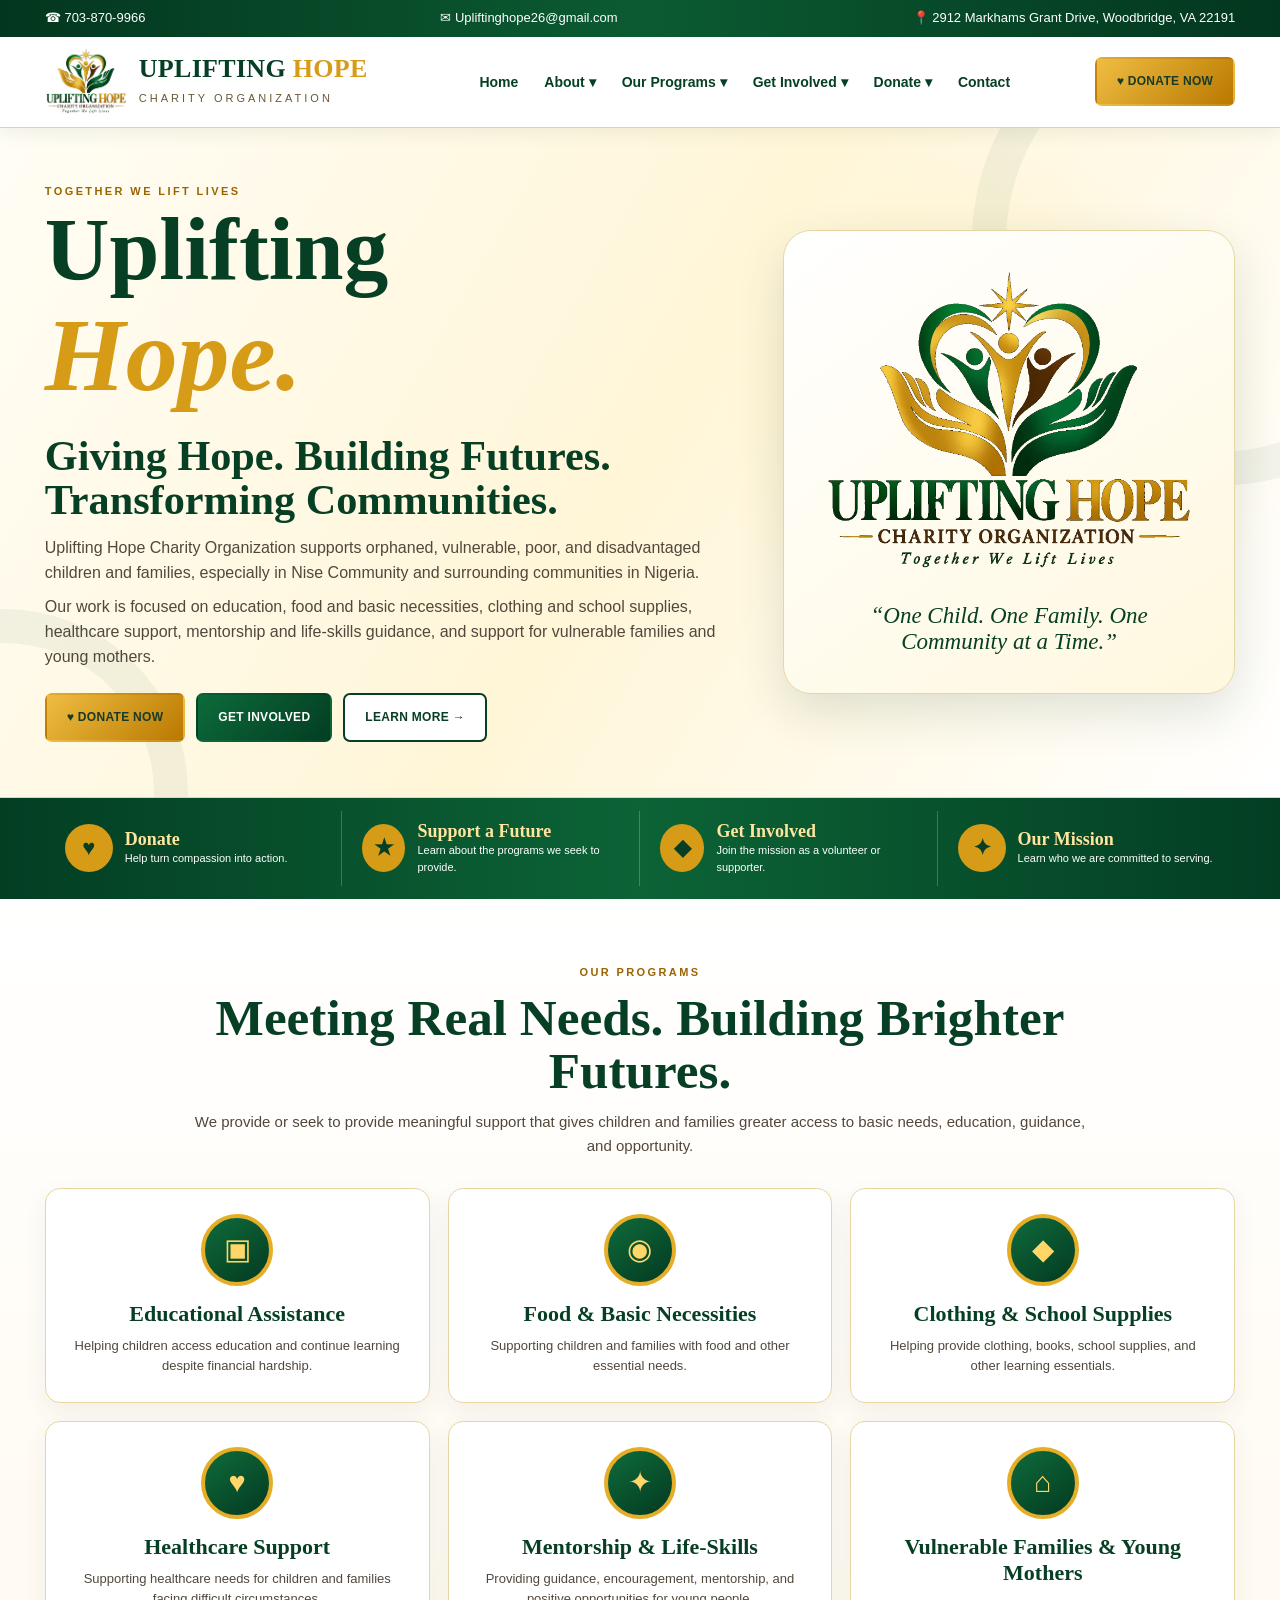
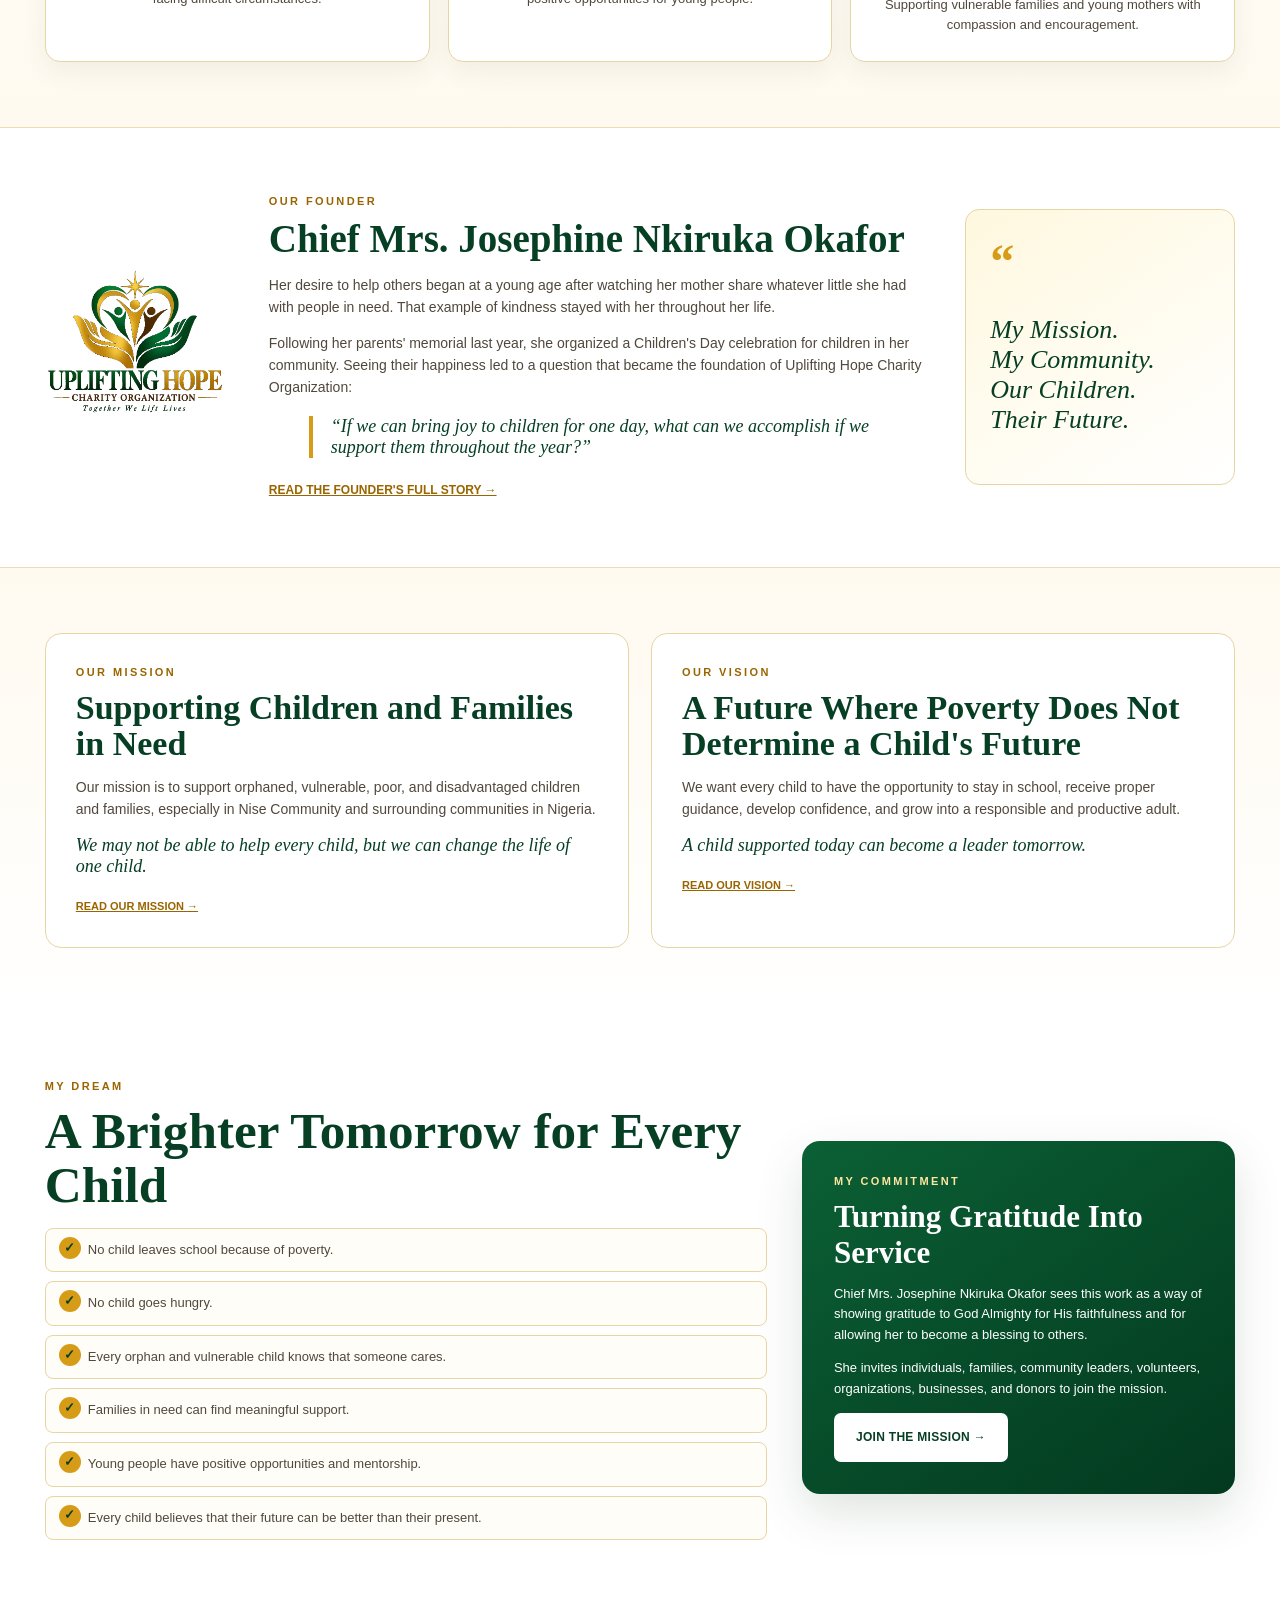
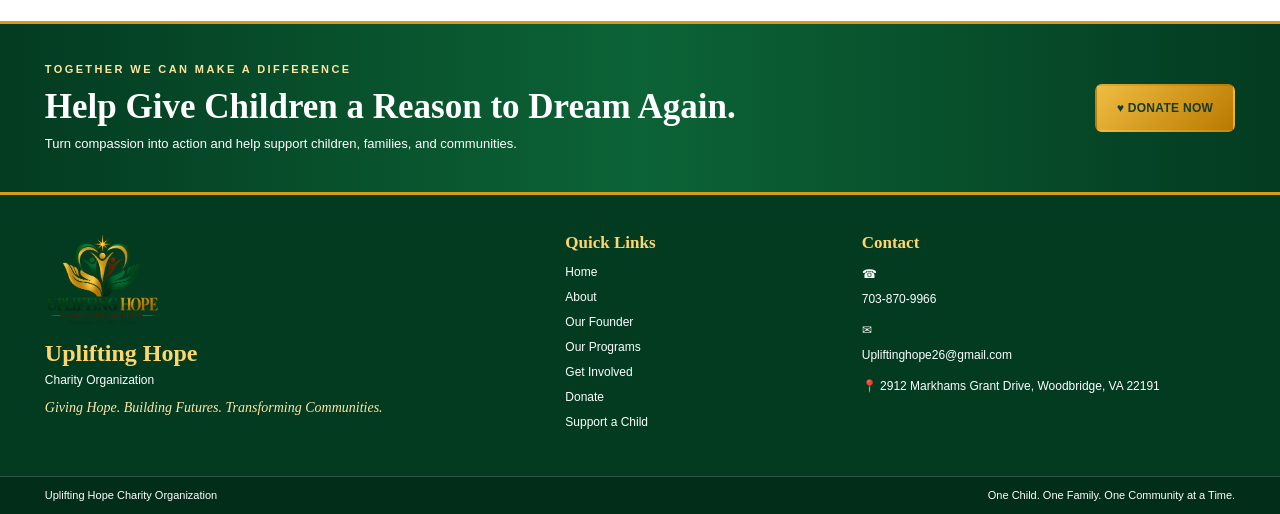
==== index.html @ 0ca6a9d7 "Add files via upload" ====
<!doctype html>
<html lang="en">
<head>
<meta charset="utf-8">
<meta name="viewport" content="width=device-width, initial-scale=1">
<title>Uplifting Hope Charity Organization | Home</title>
<meta name="description" content="Uplifting Hope Charity Organization supports orphaned, vulnerable, poor, and disadvantaged children and families.">
<link rel="stylesheet" href="styles.css">
</head>
<body>

<header class="site-header">
  <div class="topbar">
    <div class="wrap topbar-inner">
      <a href="tel:+17038709966">☎ 703-870-9966</a>
      <a href="mailto:Upliftinghope26@gmail.com">✉ Upliftinghope26@gmail.com</a>
      <span>📍 2912 Markhams Grant Drive, Woodbridge, VA 22191</span>
    </div>
  </div>

  <div class="wrap navrow">
    <a class="brand" href="index.html">
      <img src="assets/uplifting-hope-logo.png" alt="Uplifting Hope Charity Organization logo">
      <div>
        <strong>UPLIFTING <span>HOPE</span></strong>
        <small>CHARITY ORGANIZATION</small>
      </div>
    </a>

    <button class="menu-toggle" aria-label="Open menu">☰</button>

    <nav class="nav" id="mainNav">
      <a href="index.html">Home</a>

      <div class="dropdown">
        <button type="button">About ▾</button>
        <div class="dropdown-menu">
          <a href="about.html#how-it-started">How It Started</a>
          <a href="about.html#our-story">Our Story</a>
          <a href="about.html#mission">Our Mission</a>
          <a href="about.html#vision">Our Vision</a>
          <a href="founder.html">Our Founder</a>
          <a href="about.html#dream">My Dream</a>
          <a href="about.html#commitment">My Commitment</a>
        </div>
      </div>

      <div class="dropdown">
        <button type="button">Our Programs ▾</button>
        <div class="dropdown-menu program-menu">
          <a href="programs.html#education">Educational Assistance</a>
          <a href="programs.html#food">Food & Basic Necessities</a>
          <a href="programs.html#clothing">Clothing & School Supplies</a>
          <a href="programs.html#healthcare">Healthcare Support</a>
          <a href="programs.html#mentorship">Mentorship & Life-Skills</a>
          <a href="programs.html#families">Vulnerable Families & Young Mothers</a>
        </div>
      </div>

      <div class="dropdown">
        <button type="button">Get Involved ▾</button>
        <div class="dropdown-menu">
          <a href="get-involved.html#volunteers">Volunteer</a>
          <a href="get-involved.html#families">Families</a>
          <a href="get-involved.html#leaders">Community Leaders</a>
          <a href="get-involved.html#organizations">Organizations & Businesses</a>
          <a href="donate.html">Donate</a>
        </div>
      </div>

      <div class="dropdown">
        <button type="button">Donate ▾</button>
        <div class="dropdown-menu">
          <a href="donate.html">Make a Donation</a>
          <a href="support-a-child.html">Support a Child</a>
        </div>
      </div>

      <a href="contact.html">Contact</a>
    </nav>

    <a class="btn gold header-donate" href="donate.html">♥ DONATE NOW</a>
  </div>
</header>

<main>
<section class="hero">
  <div class="hero-decor hero-decor-left"></div>
  <div class="hero-decor hero-decor-right"></div>
  <div class="wrap hero-grid">
    <div class="hero-copy">
      <span class="eyebrow">TOGETHER WE LIFT LIVES</span>
      <h1>Uplifting <em>Hope.</em></h1>
      <h2>Giving Hope. Building Futures. Transforming Communities.</h2>
      <p>Uplifting Hope Charity Organization supports orphaned, vulnerable, poor, and disadvantaged children and families, especially in Nise Community and surrounding communities in Nigeria.</p>
      <p>Our work is focused on education, food and basic necessities, clothing and school supplies, healthcare support, mentorship and life-skills guidance, and support for vulnerable families and young mothers.</p>
      <div class="hero-actions">
        <a class="btn gold" href="donate.html">♥ DONATE NOW</a>
        <a class="btn green" href="get-involved.html">GET INVOLVED</a>
        <a class="btn outline" href="about.html">LEARN MORE →</a>
      </div>
    </div>

    <div class="hero-logo-card">
      <img src="assets/uplifting-hope-logo.png" alt="Uplifting Hope Charity Organization logo">
      <blockquote>“One Child. One Family. One Community at a Time.”</blockquote>
    </div>
  </div>
</section>

<section class="impact-strip">
  <div class="wrap impact-grid">
    <a href="donate.html"><b>♥</b><span><strong>Donate</strong><small>Help turn compassion into action.</small></span></a>
    <a href="programs.html"><b>★</b><span><strong>Support a Future</strong><small>Learn about the programs we seek to provide.</small></span></a>
    <a href="get-involved.html"><b>◆</b><span><strong>Get Involved</strong><small>Join the mission as a volunteer or supporter.</small></span></a>
    <a href="about.html#mission"><b>✦</b><span><strong>Our Mission</strong><small>Learn who we are committed to serving.</small></span></a>
  </div>
</section>

<section class="section programs-preview">
  <div class="wrap">
    <div class="section-heading centered">
      <span class="eyebrow">OUR PROGRAMS</span>
      <h2>Meeting Real Needs. Building Brighter Futures.</h2>
      <p>We provide or seek to provide meaningful support that gives children and families greater access to basic needs, education, guidance, and opportunity.</p>
    </div>

    <div class="program-grid">
      <a class="program-card" href="programs.html#education">
        <div class="icon-circle">▣</div>
        <h3>Educational Assistance</h3>
        <p>Helping children access education and continue learning despite financial hardship.</p>
      </a>
      <a class="program-card" href="programs.html#food">
        <div class="icon-circle">◉</div>
        <h3>Food & Basic Necessities</h3>
        <p>Supporting children and families with food and other essential needs.</p>
      </a>
      <a class="program-card" href="programs.html#clothing">
        <div class="icon-circle">◆</div>
        <h3>Clothing & School Supplies</h3>
        <p>Helping provide clothing, books, school supplies, and other learning essentials.</p>
      </a>
      <a class="program-card" href="programs.html#healthcare">
        <div class="icon-circle">♥</div>
        <h3>Healthcare Support</h3>
        <p>Supporting healthcare needs for children and families facing difficult circumstances.</p>
      </a>
      <a class="program-card" href="programs.html#mentorship">
        <div class="icon-circle">✦</div>
        <h3>Mentorship & Life-Skills</h3>
        <p>Providing guidance, encouragement, mentorship, and positive opportunities for young people.</p>
      </a>
      <a class="program-card" href="programs.html#families">
        <div class="icon-circle">⌂</div>
        <h3>Vulnerable Families & Young Mothers</h3>
        <p>Supporting vulnerable families and young mothers with compassion and encouragement.</p>
      </a>
    </div>
  </div>
</section>

<section class="founder-home section">
  <div class="wrap founder-home-grid">
    <div class="founder-symbol">
      <img src="assets/uplifting-hope-logo.png" alt="Uplifting Hope logo">
    </div>
    <div>
      <span class="eyebrow">OUR FOUNDER</span>
      <h2>Chief Mrs. Josephine Nkiruka Okafor</h2>
      <p>Her desire to help others began at a young age after watching her mother share whatever little she had with people in need. That example of kindness stayed with her throughout her life.</p>
      <p>Following her parents' memorial last year, she organized a Children's Day celebration for children in her community. Seeing their happiness led to a question that became the foundation of Uplifting Hope Charity Organization:</p>
      <blockquote>“If we can bring joy to children for one day, what can we accomplish if we support them throughout the year?”</blockquote>
      <a class="text-link" href="founder.html">READ THE FOUNDER'S FULL STORY →</a>
    </div>
    <aside class="founder-quote">
      <span class="quote-mark">“</span>
      <p>My Mission.<br>My Community.<br>Our Children.<br>Their Future.</p>
    </aside>
  </div>
</section>

<section class="mission-vision section">
  <div class="wrap mv-grid">
    <article>
      <span class="eyebrow">OUR MISSION</span>
      <h2>Supporting Children and Families in Need</h2>
      <p>Our mission is to support orphaned, vulnerable, poor, and disadvantaged children and families, especially in Nise Community and surrounding communities in Nigeria.</p>
      <strong>We may not be able to help every child, but we can change the life of one child.</strong>
      <a href="about.html#mission">READ OUR MISSION →</a>
    </article>

    <article>
      <span class="eyebrow">OUR VISION</span>
      <h2>A Future Where Poverty Does Not Determine a Child's Future</h2>
      <p>We want every child to have the opportunity to stay in school, receive proper guidance, develop confidence, and grow into a responsible and productive adult.</p>
      <strong>A child supported today can become a leader tomorrow.</strong>
      <a href="about.html#vision">READ OUR VISION →</a>
    </article>
  </div>
</section>

<section class="dream section">
  <div class="wrap dream-grid">
    <div>
      <span class="eyebrow">MY DREAM</span>
      <h2>A Brighter Tomorrow for Every Child</h2>
      <ul class="gold-checks">
        <li>No child leaves school because of poverty.</li>
        <li>No child goes hungry.</li>
        <li>Every orphan and vulnerable child knows that someone cares.</li>
        <li>Families in need can find meaningful support.</li>
        <li>Young people have positive opportunities and mentorship.</li>
        <li>Every child believes that their future can be better than their present.</li>
      </ul>
    </div>

    <div class="commitment-card">
      <span class="eyebrow light">MY COMMITMENT</span>
      <h3>Turning Gratitude Into Service</h3>
      <p>Chief Mrs. Josephine Nkiruka Okafor sees this work as a way of showing gratitude to God Almighty for His faithfulness and for allowing her to become a blessing to others.</p>
      <p>She invites individuals, families, community leaders, volunteers, organizations, businesses, and donors to join the mission.</p>
      <a class="btn white" href="get-involved.html">JOIN THE MISSION →</a>
    </div>
  </div>
</section>

<section class="final-cta">
  <div class="wrap final-cta-inner">
    <div>
      <span class="eyebrow light">TOGETHER WE CAN MAKE A DIFFERENCE</span>
      <h2>Help Give Children a Reason to Dream Again.</h2>
      <p>Turn compassion into action and help support children, families, and communities.</p>
    </div>
    <a class="btn gold" href="donate.html">♥ DONATE NOW</a>
  </div>
</section>
</main>

<footer class="footer">
  <div class="wrap footer-grid">
    <div class="footer-brand">
      <img src="assets/uplifting-hope-logo.png" alt="Uplifting Hope logo">
      <h3>Uplifting Hope</h3>
      <p>Charity Organization</p>
      <strong>Giving Hope. Building Futures. Transforming Communities.</strong>
    </div>

    <div>
      <h4>Quick Links</h4>
      <a href="index.html">Home</a>
      <a href="about.html">About</a>
      <a href="founder.html">Our Founder</a>
      <a href="programs.html">Our Programs</a>
      <a href="get-involved.html">Get Involved</a>
      <a href="donate.html">Donate</a>
      <a href="support-a-child.html">Support a Child</a>
    </div>

    <div>
      <h4>Contact</h4>
      <p>☎ <a href="tel:+17038709966">703-870-9966</a></p>
      <p>✉ <a href="mailto:Upliftinghope26@gmail.com">Upliftinghope26@gmail.com</a></p>
      <p>📍 2912 Markhams Grant Drive, Woodbridge, VA 22191</p>
    </div>
  </div>

  <div class="footer-bottom">
    <div class="wrap">
      <span>Uplifting Hope Charity Organization</span>
      <span>One Child. One Family. One Community at a Time.</span>
    </div>
  </div>
</footer>
<script src="script.js"></script></body></html>
---- styles.css ----
:root{
  --green:#063f24;
  --green2:#0b5b32;
  --green3:#0e6a39;
  --gold:#d69b17;
  --gold2:#f0bd3f;
  --gold-dark:#9a6500;
  --cream:#fffaf0;
  --cream2:#fffdf7;
  --brown:#4a3216;
  --text:#51483c;
  --white:#fff;
  --line:#e8d5a4;
  --shadow:0 18px 48px rgba(27,65,35,.14);
}
*{box-sizing:border-box}
html{scroll-behavior:smooth}
body{margin:0;background:#fff;color:var(--text);font-family:Arial,Helvetica,sans-serif;line-height:1.58}
a{color:inherit}
.wrap{width:min(1320px,93%);margin:auto}
.narrow{width:min(980px,93%)}
.topbar{background:linear-gradient(90deg,#03361e,#0b5b32,#03361e);color:#fff;font-size:13px}
.topbar-inner{display:flex;align-items:center;justify-content:space-between;gap:20px;padding:8px 0;flex-wrap:wrap}
.topbar a{color:#fff;text-decoration:none}
.site-header{position:sticky;top:0;z-index:100;background:rgba(255,255,255,.98);border-bottom:1px solid #e5d2a0;box-shadow:0 4px 18px rgba(32,70,40,.08)}
.navrow{display:grid;grid-template-columns:350px 1fr auto;gap:25px;align-items:center;min-height:90px}
.brand{display:flex;align-items:center;gap:12px;text-decoration:none}
.brand img{width:82px;height:72px;object-fit:contain}
.brand strong{display:block;font:700 26px Georgia,serif;color:var(--green);letter-spacing:.3px}
.brand strong span{color:var(--gold)}
.brand small{font-size:11px;letter-spacing:3px;color:#695736}
.nav{display:flex;justify-content:center;align-items:center;gap:18px}
.nav>a,.dropdown>button{border:0;background:none;padding:12px 4px;font:700 14px Arial;color:var(--green);cursor:pointer;text-decoration:none;white-space:nowrap}
.nav>a:hover,.dropdown>button:hover{color:var(--gold-dark)}
.dropdown{position:relative}
.dropdown-menu{display:none;position:absolute;top:43px;left:0;min-width:250px;background:#fff;border:1px solid var(--line);border-radius:9px;padding:8px;box-shadow:var(--shadow);z-index:200}
.dropdown-menu a{display:block;padding:10px 12px;border-radius:6px;text-decoration:none;font-size:13px;font-weight:700;color:var(--green)}
.dropdown-menu a:hover{background:#fff5d8;color:var(--gold-dark)}
.dropdown:hover .dropdown-menu{display:block}
.program-menu{min-width:290px}
.menu-toggle{display:none}
.btn{display:inline-flex;align-items:center;justify-content:center;text-decoration:none;border-radius:7px;border:2px solid transparent;padding:13px 20px;font-size:12px;font-weight:900;letter-spacing:.3px;transition:.24s ease}
.btn:hover{transform:translateY(-2px);box-shadow:0 10px 25px rgba(76,60,10,.18)}
.gold{background:linear-gradient(135deg,#efbd42,#ba7900);color:#173b24}
.green{background:linear-gradient(135deg,#0c6b3a,#033d22);color:#fff}
.outline{background:#fff;border-color:var(--green);color:var(--green)}
.white{background:#fff;color:var(--green)}
.transparent{background:transparent;border-color:#fff;color:#fff}
.full{width:100%;margin-top:14px}

.hero{position:relative;overflow:hidden;background:
radial-gradient(circle at 78% 45%,rgba(245,207,98,.28),transparent 26%),
linear-gradient(120deg,#fffdf5 0%,#fff6d8 50%,#fff 100%);
border-bottom:1px solid var(--line)}
.hero:before,.hero:after{content:"";position:absolute;border:34px solid var(--green);border-radius:50%;opacity:.05}
.hero:before{width:420px;height:420px;right:-180px;top:-130px}
.hero:after{width:300px;height:300px;left:-180px;bottom:-180px}
.hero-grid{position:relative;z-index:2;display:grid;grid-template-columns:1.2fr .8fr;gap:60px;align-items:center;min-height:620px;padding:55px 0}
.eyebrow{display:block;color:var(--gold-dark);font-size:11px;font-weight:900;letter-spacing:2.4px;margin-bottom:9px}
.eyebrow.light{color:#ffe5a0}
.hero h1{font:700 clamp(56px,7vw,92px)/.9 Georgia,serif;color:var(--green);margin:0}
.hero h1 em{display:block;font:italic 700 1.16em Georgia,serif;color:var(--gold);margin-top:5px}
.hero h2{font:700 clamp(28px,3.3vw,43px)/1.05 Georgia,serif;color:var(--green);margin:20px 0 13px}
.hero-copy>p{font-size:16px;max-width:730px;margin:8px 0}
.hero-actions{display:flex;gap:11px;flex-wrap:wrap;margin-top:23px}
.hero-logo-card{position:relative;padding:38px;background:linear-gradient(145deg,#fff,#fff8df);border:1px solid var(--line);border-radius:28px;box-shadow:var(--shadow);text-align:center}
.hero-logo-card img{width:100%;max-width:480px}
.hero-logo-card blockquote{margin:15px 0 0;font:italic 23px Georgia,serif;color:var(--green)}

.impact-strip{background:linear-gradient(90deg,#033e23,#0c6336,#033e23);color:#fff;padding:13px 0}
.impact-grid{display:grid;grid-template-columns:repeat(4,1fr)}
.impact-grid a{display:flex;align-items:center;gap:12px;text-decoration:none;padding:10px 20px;border-right:1px solid rgba(255,255,255,.22)}
.impact-grid a:last-child{border-right:0}
.impact-grid b{width:48px;height:48px;border-radius:50%;display:grid;place-items:center;background:var(--gold);color:var(--green);font-size:22px}
.impact-grid strong,.impact-grid small{display:block}
.impact-grid strong{font:700 18px Georgia,serif;color:#ffe5a0}
.impact-grid small{font-size:11px}

.section{padding:65px 0}
.section-heading{max-width:900px;margin-bottom:30px}
.centered{text-align:center;margin-left:auto;margin-right:auto}
.section-heading h2,.section h2,.page-hero h1{font-family:Georgia,serif;color:var(--green)}
.section-heading h2,.section h2{font-size:clamp(34px,4vw,53px);line-height:1.05;margin:7px 0 12px}
.section-heading p{font-size:15px;margin:0}

.programs-preview{background:linear-gradient(180deg,#fff,#fffaf0)}
.program-grid{display:grid;grid-template-columns:repeat(3,1fr);gap:18px}
.program-card{display:block;text-align:center;text-decoration:none;background:#fff;border:1px solid var(--line);border-radius:15px;padding:25px;box-shadow:0 9px 24px rgba(54,73,38,.07);transition:.25s ease}
.program-card:hover{transform:translateY(-6px);box-shadow:var(--shadow)}
.icon-circle{width:72px;height:72px;border-radius:50%;margin:0 auto 15px;display:grid;place-items:center;background:linear-gradient(145deg,#0f6b3b,#033a21);border:4px solid #e6ad27;color:#ffd667;font-size:29px}
.program-card h3{font:700 22px Georgia,serif;color:var(--green);margin:0 0 9px}
.program-card p{font-size:13px;margin:0}

.founder-home{border-top:1px solid #ecdbb3;border-bottom:1px solid #ecdbb3;background:#fff}
.founder-home-grid{display:grid;grid-template-columns:190px 1fr 270px;gap:34px;align-items:center}
.founder-symbol img{width:180px}
.founder-home-grid h2{font-size:39px;margin:3px 0 11px}
.founder-home-grid p{font-size:14px}
.founder-home-grid blockquote{font:italic 18px Georgia,serif;color:var(--green);border-left:4px solid var(--gold);padding-left:18px}
.text-link{font-size:12px;font-weight:900;color:var(--gold-dark)}
.founder-quote{background:linear-gradient(145deg,#fff8df,#fff);border:1px solid var(--line);border-radius:14px;padding:24px}
.quote-mark{font:700 48px Georgia;color:var(--gold)}
.founder-quote p{font:italic 26px/1.15 Georgia,serif;color:var(--green)}

.mission-vision{background:linear-gradient(180deg,#fffaf0,#fff)}
.mv-grid{display:grid;grid-template-columns:1fr 1fr;gap:22px}
.mv-grid article{border:1px solid var(--line);border-radius:16px;padding:30px;background:#fff}
.mv-grid h2{font-size:34px;margin:5px 0 11px}
.mv-grid p{font-size:14px}
.mv-grid strong{display:block;margin:15px 0;color:var(--green);font:italic 18px Georgia,serif}
.mv-grid a{font-size:11px;font-weight:900;color:var(--gold-dark)}

.dream{background:#fff}
.dream-grid{display:grid;grid-template-columns:1.25fr .75fr;gap:35px;align-items:center}
.gold-checks{list-style:none;padding:0;display:grid;gap:9px}
.gold-checks li{padding:11px 13px 11px 42px;border:1px solid var(--line);border-radius:8px;position:relative;background:#fffdf8;font-size:13px}
.gold-checks li:before{content:"✓";position:absolute;left:13px;top:8px;width:22px;height:22px;border-radius:50%;display:grid;place-items:center;background:var(--gold);color:var(--green);font-weight:900}
.commitment-card{background:linear-gradient(145deg,#0b6035,#03391f);color:#fff;border-radius:18px;padding:32px;box-shadow:var(--shadow)}
.commitment-card h3{font:700 31px Georgia,serif;margin:5px 0 13px}
.commitment-card p{font-size:13px}

.final-cta{background:linear-gradient(90deg,#033b21,#0c6336,#033b21);color:#fff;padding:37px 0;border-top:3px solid var(--gold)}
.final-cta-inner{display:flex;align-items:center;justify-content:space-between;gap:30px}
.final-cta h2{font:700 35px Georgia;margin:3px 0 7px}
.final-cta p{margin:0;font-size:13px}

.page-hero{background:linear-gradient(135deg,#fff8df,#fff,#fffaf1);border-bottom:1px solid var(--line);padding:70px 0}
.page-hero h1{font-size:clamp(44px,5vw,68px);line-height:1;margin:7px 0 13px}
.page-hero p{font-size:17px;max-width:850px}

.story-layout{display:grid;grid-template-columns:235px 1fr;gap:45px;align-items:start}
.story-nav{position:sticky;top:130px;border:1px solid var(--line);border-radius:13px;padding:13px;background:#fffaf0}
.story-nav a{display:block;text-decoration:none;padding:10px 11px;border-radius:6px;font-size:13px;font-weight:800;color:var(--green)}
.story-nav a:hover{background:#fff0c7;color:var(--gold-dark)}
.rich-copy{max-width:900px}
.rich-copy h2{font:700 35px/1.07 Georgia,serif;color:var(--green);margin:8px 0 13px}
.rich-copy p{font-size:15px;line-height:1.8}
.rich-copy blockquote{font:italic 22px/1.4 Georgia,serif;color:var(--green);background:#fff8df;border-left:5px solid var(--gold);padding:20px 24px;margin:25px 0}
.story-divider{height:1px;background:var(--line);margin:48px 0}
.detail-list{display:grid;grid-template-columns:1fr 1fr;gap:10px;padding:0;list-style:none}
.detail-list li{padding:12px 14px;border:1px solid var(--line);border-radius:8px;background:#fffdf8;font-size:13px}

.founder-hero-grid{display:grid;grid-template-columns:1fr 380px;gap:40px;align-items:center}
.founder-hero blockquote{font:italic 24px Georgia,serif;color:var(--green);margin-left:0}
.founder-logo-card{background:#fff;border:1px solid var(--line);border-radius:18px;padding:26px;box-shadow:var(--shadow)}
.founder-logo-card img{width:100%}
.founder-story{display:grid;grid-template-columns:1.5fr .55fr;gap:40px;align-items:start}
.founder-side-card{position:sticky;top:130px;border:1px solid var(--line);border-radius:14px;padding:24px;background:linear-gradient(145deg,#fffaf0,#fff);text-align:center;box-shadow:var(--shadow)}
.founder-side-card img{width:180px}
.founder-side-card h3{font:700 23px Georgia;color:var(--green)}
.founder-side-card strong{font:italic 21px Georgia,serif;color:var(--green)}
.founder-side-card hr{border:0;border-top:1px solid var(--line);margin:17px 0}

.program-detail-list{display:grid;gap:18px}
.program-detail{display:grid;grid-template-columns:100px 1fr;gap:25px;border:1px solid var(--line);border-radius:15px;padding:27px;background:#fff;box-shadow:0 8px 22px rgba(52,74,39,.05);scroll-margin-top:130px}
.program-number{font:700 55px Georgia;color:#e0af40}
.program-detail h2{font-size:34px;margin:4px 0 9px}
.program-detail p{font-size:14px}
.program-quote{padding:38px 0;background:linear-gradient(90deg,#053f24,#0b6537,#053f24);color:#fff;border-top:3px solid var(--gold)}
.program-quote blockquote{margin:0;text-align:center;font:italic 27px Georgia,serif}

.involvement-grid{display:grid;grid-template-columns:repeat(2,1fr);gap:19px}
.involvement-grid article{scroll-margin-top:130px;border:1px solid var(--line);border-radius:15px;padding:27px;background:#fff}
.involve-icon{width:58px;height:58px;border-radius:50%;display:grid;place-items:center;background:var(--green);border:4px solid var(--gold);color:#ffd96d;font-size:23px}
.involvement-grid h2{font-size:30px;margin:12px 0 8px}
.involvement-grid p{font-size:14px}

.donate-hero{background:linear-gradient(135deg,#073f25,#0c6638);color:#fff;padding:75px 0;min-height:620px;display:flex;align-items:center}
.donate-grid{display:grid;grid-template-columns:1.2fr .8fr;gap:50px;align-items:center}
.donate-hero h1{font:700 clamp(48px,6vw,78px)/1 Georgia,serif;margin:7px 0 17px}
.donate-hero p{font-size:16px;max-width:760px}
.donate-actions{display:flex;gap:10px;flex-wrap:wrap;margin-top:23px}
.donate-card{background:#fff;color:var(--text);border-radius:18px;padding:31px;box-shadow:var(--shadow)}
.donate-card img{width:190px;display:block;margin:0 auto 12px}
.donate-card h3{font:700 27px Georgia;color:var(--green)}
.donate-card li{margin:9px 0;font-size:13px}

.contact-grid{display:grid;grid-template-columns:repeat(3,1fr);gap:20px}
.contact-card{display:block;text-decoration:none;border:1px solid var(--line);border-radius:15px;padding:28px;background:#fff;box-shadow:0 8px 23px rgba(51,73,38,.06);text-align:center}
.contact-icon{width:62px;height:62px;border-radius:50%;display:grid;place-items:center;margin:0 auto 12px;background:var(--green);border:4px solid var(--gold);color:#ffd968;font-size:25px}
.contact-card h2{font-size:27px;margin:6px 0}
.contact-card p{font-size:13px;overflow-wrap:anywhere}

.footer{background:#033b21;color:#fff;border-top:3px solid var(--gold)}
.footer-grid{display:grid;grid-template-columns:1.3fr .7fr 1fr;gap:35px;padding:38px 0}
.footer-brand img{width:115px}
.footer-brand h3{font:700 24px Georgia;margin:4px 0;color:#ffd66e}
.footer-brand p{margin:2px 0}
.footer-brand strong{display:block;margin-top:10px;font:italic 14px Georgia,serif;color:#ffe6a9}
.footer h4{font:700 17px Georgia;color:#ffd66e;margin:0 0 10px}
.footer a{display:block;color:#fff;text-decoration:none;font-size:12px;margin:6px 0}
.footer p{font-size:12px}
.footer-bottom{background:#022e19;border-top:1px solid rgba(255,255,255,.18);padding:10px 0;font-size:11px}
.footer-bottom .wrap{display:flex;justify-content:space-between;gap:20px}

@media(max-width:1050px){
  .navrow{grid-template-columns:270px 1fr auto}
  .brand strong{font-size:22px}
  .nav{gap:10px}
  .nav>a,.dropdown>button{font-size:12px}
  .program-grid{grid-template-columns:repeat(2,1fr)}
  .impact-grid{grid-template-columns:1fr 1fr}
  .founder-home-grid{grid-template-columns:150px 1fr}
  .founder-quote{grid-column:1/-1}
}
@media(max-width:850px){
  .navrow{grid-template-columns:1fr auto}
  .header-donate{display:none}
  .menu-toggle{display:block;border:0;background:none;color:var(--green);font-size:28px}
  .nav{display:none;position:absolute;left:0;right:0;top:100%;background:#fff;flex-direction:column;align-items:flex-start;padding:17px 4%;box-shadow:var(--shadow)}
  .nav.open{display:flex}
  .dropdown{width:100%}
  .dropdown-menu{position:static;display:none;border:0;box-shadow:none;padding-left:12px}
  .dropdown.open .dropdown-menu{display:block}
  .dropdown:hover .dropdown-menu{display:none}
  .dropdown.open:hover .dropdown-menu{display:block}
  .hero-grid,.dream-grid,.story-layout,.founder-hero-grid,.founder-story,.donate-grid{grid-template-columns:1fr}
  .hero-grid{min-height:auto;padding:65px 0}
  .hero-logo-card{max-width:540px}
  .story-nav,.founder-side-card{position:static}
  .mv-grid{grid-template-columns:1fr}
  .values-cards{grid-template-columns:1fr}
  .footer-grid{grid-template-columns:1fr 1fr}
}
@media(max-width:580px){
  .topbar{display:none}
  .navrow{min-height:75px}
  .brand img{width:58px;height:55px}
  .brand strong{font-size:18px}
  .brand small{font-size:8px;letter-spacing:1.4px}
  .hero h1{font-size:58px}
  .hero h2{font-size:29px}
  .program-grid,.impact-grid,.detail-list,.involvement-grid,.contact-grid{grid-template-columns:1fr}
  .impact-grid a{border-right:0;border-bottom:1px solid rgba(255,255,255,.2)}
  .program-card{padding:22px}
  .founder-home-grid{grid-template-columns:1fr}
  .founder-symbol{text-align:center}
  .founder-symbol img{width:160px}
  .program-detail{grid-template-columns:1fr}
  .program-number{font-size:40px}
  .final-cta-inner{display:block}
  .final-cta .btn{margin-top:18px}
  .footer-grid{grid-template-columns:1fr}
  .footer-bottom .wrap{display:block}
}


/* DONATION + SUPPORT A CHILD PAGES */
.donation-page-hero{
  background:
    radial-gradient(circle at 82% 30%,rgba(239,189,63,.22),transparent 25%),
    linear-gradient(135deg,#073f25,#0a5d33);
  color:#fff;
  border-bottom:3px solid var(--gold);
}
.donation-hero-grid{
  min-height:500px;
  display:grid;
  grid-template-columns:1.2fr .8fr;
  gap:55px;
  align-items:center;
  padding:60px 0;
}
.donation-page-hero h1{
  font:700 clamp(48px,6vw,78px)/1 Georgia,serif;
  margin:7px 0 18px;
}
.donation-page-hero p{
  max-width:760px;
  font-size:16px;
}
.donation-logo-card{
  background:#fff;
  color:var(--green);
  border-radius:22px;
  padding:30px;
  text-align:center;
  box-shadow:0 22px 55px rgba(0,0,0,.18);
}
.donation-logo-card img{
  width:100%;
  max-width:390px;
}
.donation-logo-card strong{
  display:block;
  font:italic 20px Georgia,serif;
  margin-top:12px;
}
.donation-builder-section{
  background:linear-gradient(180deg,#fffaf0,#fff);
}
.donation-layout{
  display:grid;
  grid-template-columns:1fr 1fr;
  gap:30px;
  align-items:start;
}
.donation-builder,
.payment-panel{
  background:#fff;
  border:1px solid var(--line);
  border-radius:17px;
  padding:30px;
  box-shadow:var(--shadow);
}
.donation-builder h2,
.payment-panel h2{
  font:700 34px Georgia,serif;
  color:var(--green);
  margin:5px 0 10px;
}
.amount-label{
  display:block;
  margin-top:20px;
  margin-bottom:7px;
  font-weight:900;
  color:var(--green);
}
.amount-input-wrap{
  display:grid;
  grid-template-columns:55px 1fr;
  align-items:center;
  border:2px solid #d8bd77;
  background:#fff;
  border-radius:10px;
  overflow:hidden;
}
.amount-input-wrap>span{
  display:grid;
  place-items:center;
  height:100%;
  background:#fff6d8;
  color:var(--green);
  font:700 28px Georgia,serif;
  border-right:1px solid #e7d39f;
}
.donation-amount-input{
  border:0!important;
  box-shadow:none!important;
  margin:0!important;
  border-radius:0!important;
  padding:16px 18px!important;
  font-size:25px!important;
  font-weight:800;
  color:var(--green);
}
.donation-select{
  width:100%;
  border:2px solid #d8bd77;
  background:#fff;
  border-radius:10px;
  padding:15px;
  font:inherit;
  color:var(--green);
}
.donation-summary{
  margin-top:20px;
  padding:20px;
  border:1px solid var(--line);
  border-radius:12px;
  background:#fffaf0;
}
.summary-row{
  display:flex;
  justify-content:space-between;
  gap:15px;
  padding:10px 0;
  border-bottom:1px solid #eadbb7;
}
.summary-row:last-child{border-bottom:0}
.summary-row strong{
  color:var(--green);
  text-align:right;
}
.payment-option{
  margin-top:18px;
  border:1px solid var(--line);
  border-radius:13px;
  padding:20px;
  background:#fff;
}
.featured-payment{
  background:linear-gradient(145deg,#fffdf6,#fff6dc);
  border:2px solid #e2bd59;
}
.payment-title{
  display:flex;
  align-items:center;
  gap:14px;
}
.payment-icon{
  width:58px;
  height:58px;
  border-radius:50%;
  display:grid;
  place-items:center;
  background:#6d1ed4;
  color:#fff;
  font:900 28px Arial;
}
.payment-title h3,
.payment-option h3{
  color:var(--green);
  font:700 24px Georgia,serif;
  margin:0 0 3px;
}
.payment-title p,
.payment-option p{
  margin:0;
  font-size:13px;
}
.recipient-box{
  margin:18px 0;
  padding:17px;
  border-radius:10px;
  background:#fff;
  border:1px dashed #d3aa40;
  text-align:center;
}
.recipient-box span{
  display:block;
  font-size:12px;
}
.recipient-box strong{
  display:block;
  font:700 27px Georgia,serif;
  color:var(--green);
  margin:4px 0 10px;
}
.copy-button{
  border:0;
  border-radius:6px;
  background:var(--green);
  color:#fff;
  padding:9px 13px;
  font-size:11px;
  font-weight:900;
  cursor:pointer;
}
.security-note{
  margin-top:14px!important;
  padding:12px;
  border-radius:8px;
  background:#f5f5f5;
  color:#555;
  font-size:11px!important;
  line-height:1.55;
}
.contact-payment-link{
  display:block;
  margin-top:9px;
  padding:10px 12px;
  border-radius:7px;
  background:#fffaf0;
  border:1px solid var(--line);
  text-decoration:none;
  color:var(--green);
  font-weight:800;
  overflow-wrap:anywhere;
}
.donation-instructions{
  background:#fff;
}
.donation-steps{
  display:grid;
  grid-template-columns:repeat(3,1fr);
  gap:18px;
}
.donation-steps article{
  border:1px solid var(--line);
  border-radius:14px;
  padding:25px;
  background:#fff;
}
.donation-steps article>span{
  width:48px;
  height:48px;
  border-radius:50%;
  display:grid;
  place-items:center;
  background:var(--green);
  border:4px solid var(--gold);
  color:#ffe08b;
  font:700 20px Georgia,serif;
}
.donation-steps h3{
  font:700 22px Georgia,serif;
  color:var(--green);
  margin:12px 0 7px;
}
.donation-steps p{font-size:13px}
.donation-help{
  background:linear-gradient(90deg,#033b21,#0c6336,#033b21);
  color:#fff;
  border-top:3px solid var(--gold);
  padding:35px 0;
}
.donation-help-inner{
  display:flex;
  justify-content:space-between;
  gap:30px;
  align-items:center;
}
.donation-help h2{
  font:700 32px Georgia,serif;
  margin:4px 0;
}
.donation-help p{margin:5px 0}
.donation-help-inner>div:last-child{
  display:flex;
  gap:10px;
  flex-wrap:wrap;
}
.support-mission{
  background:#fffaf0;
}
@media(max-width:850px){
  .donation-hero-grid,
  .donation-layout{
    grid-template-columns:1fr;
  }
  .donation-logo-card{
    max-width:520px;
  }
  .donation-steps{
    grid-template-columns:1fr;
  }
  .donation-help-inner{
    display:block;
  }
  .donation-help-inner>div:last-child{
    margin-top:18px;
  }
}
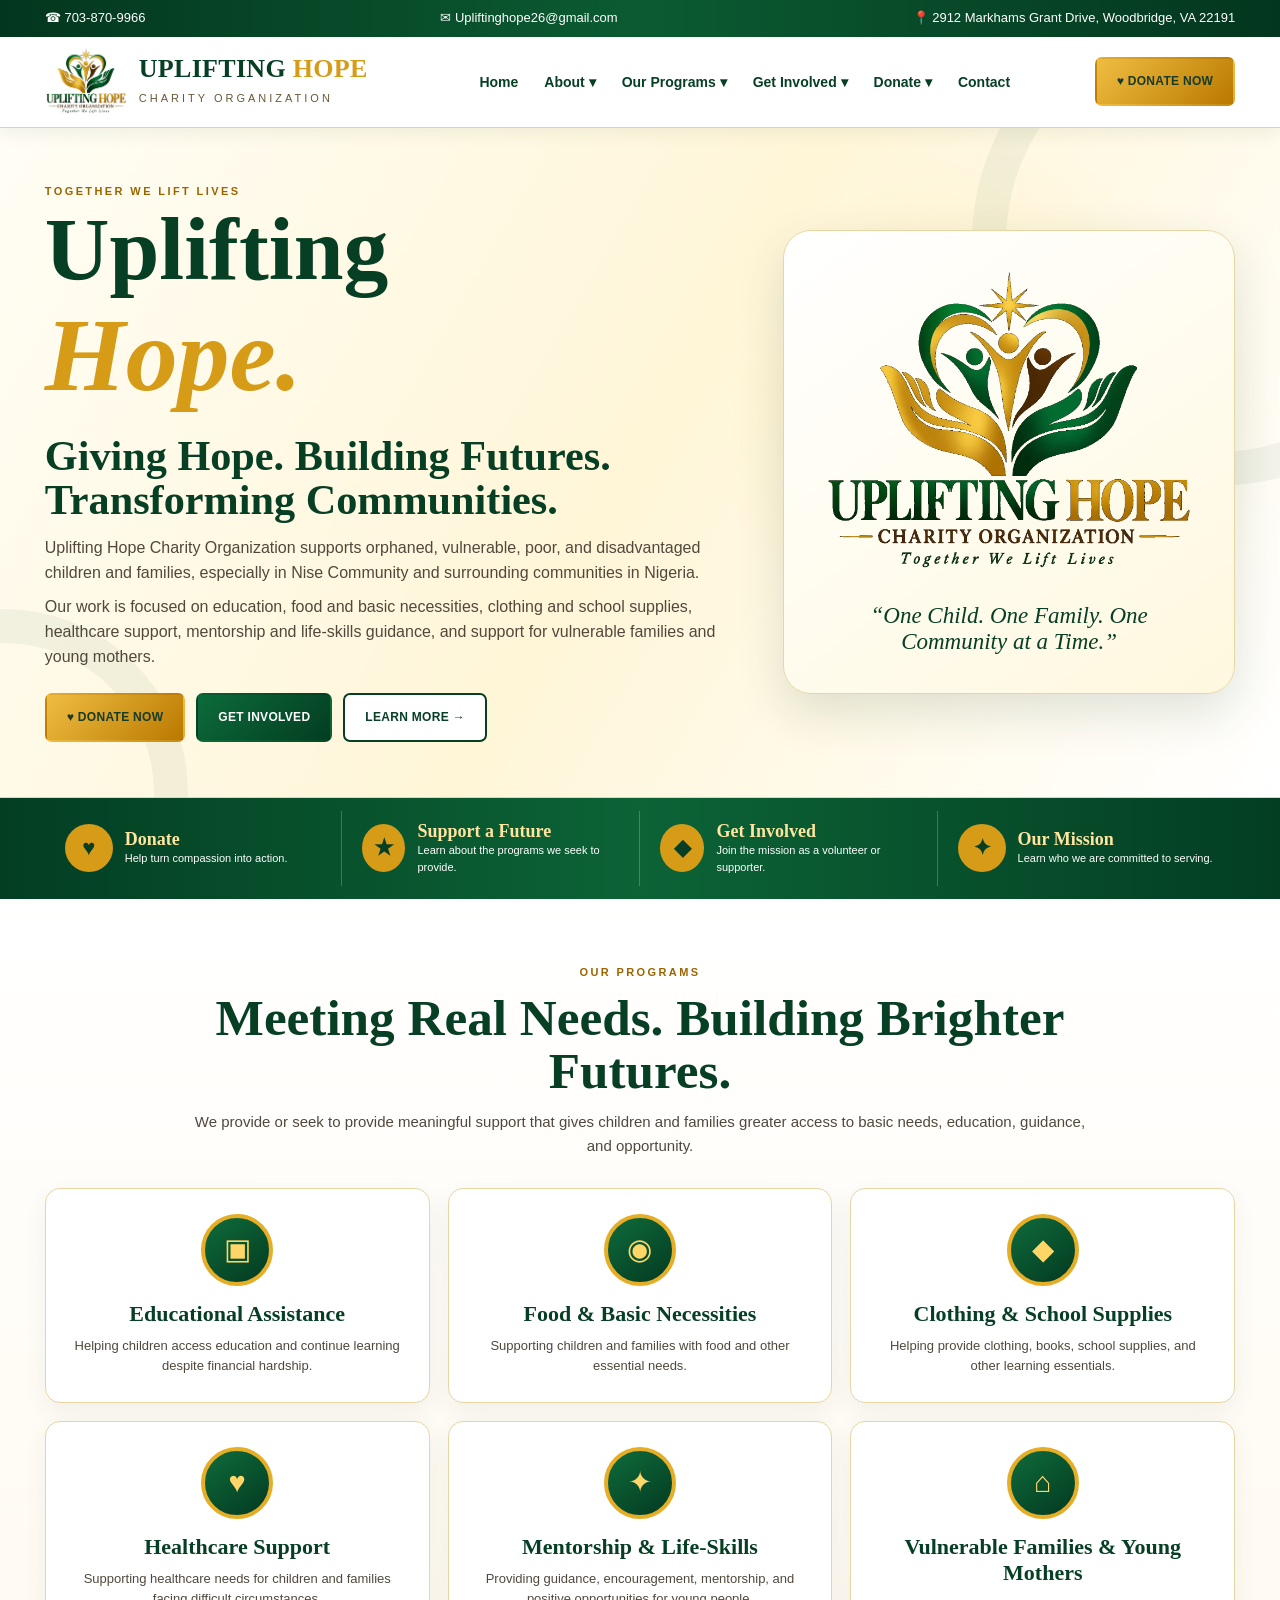
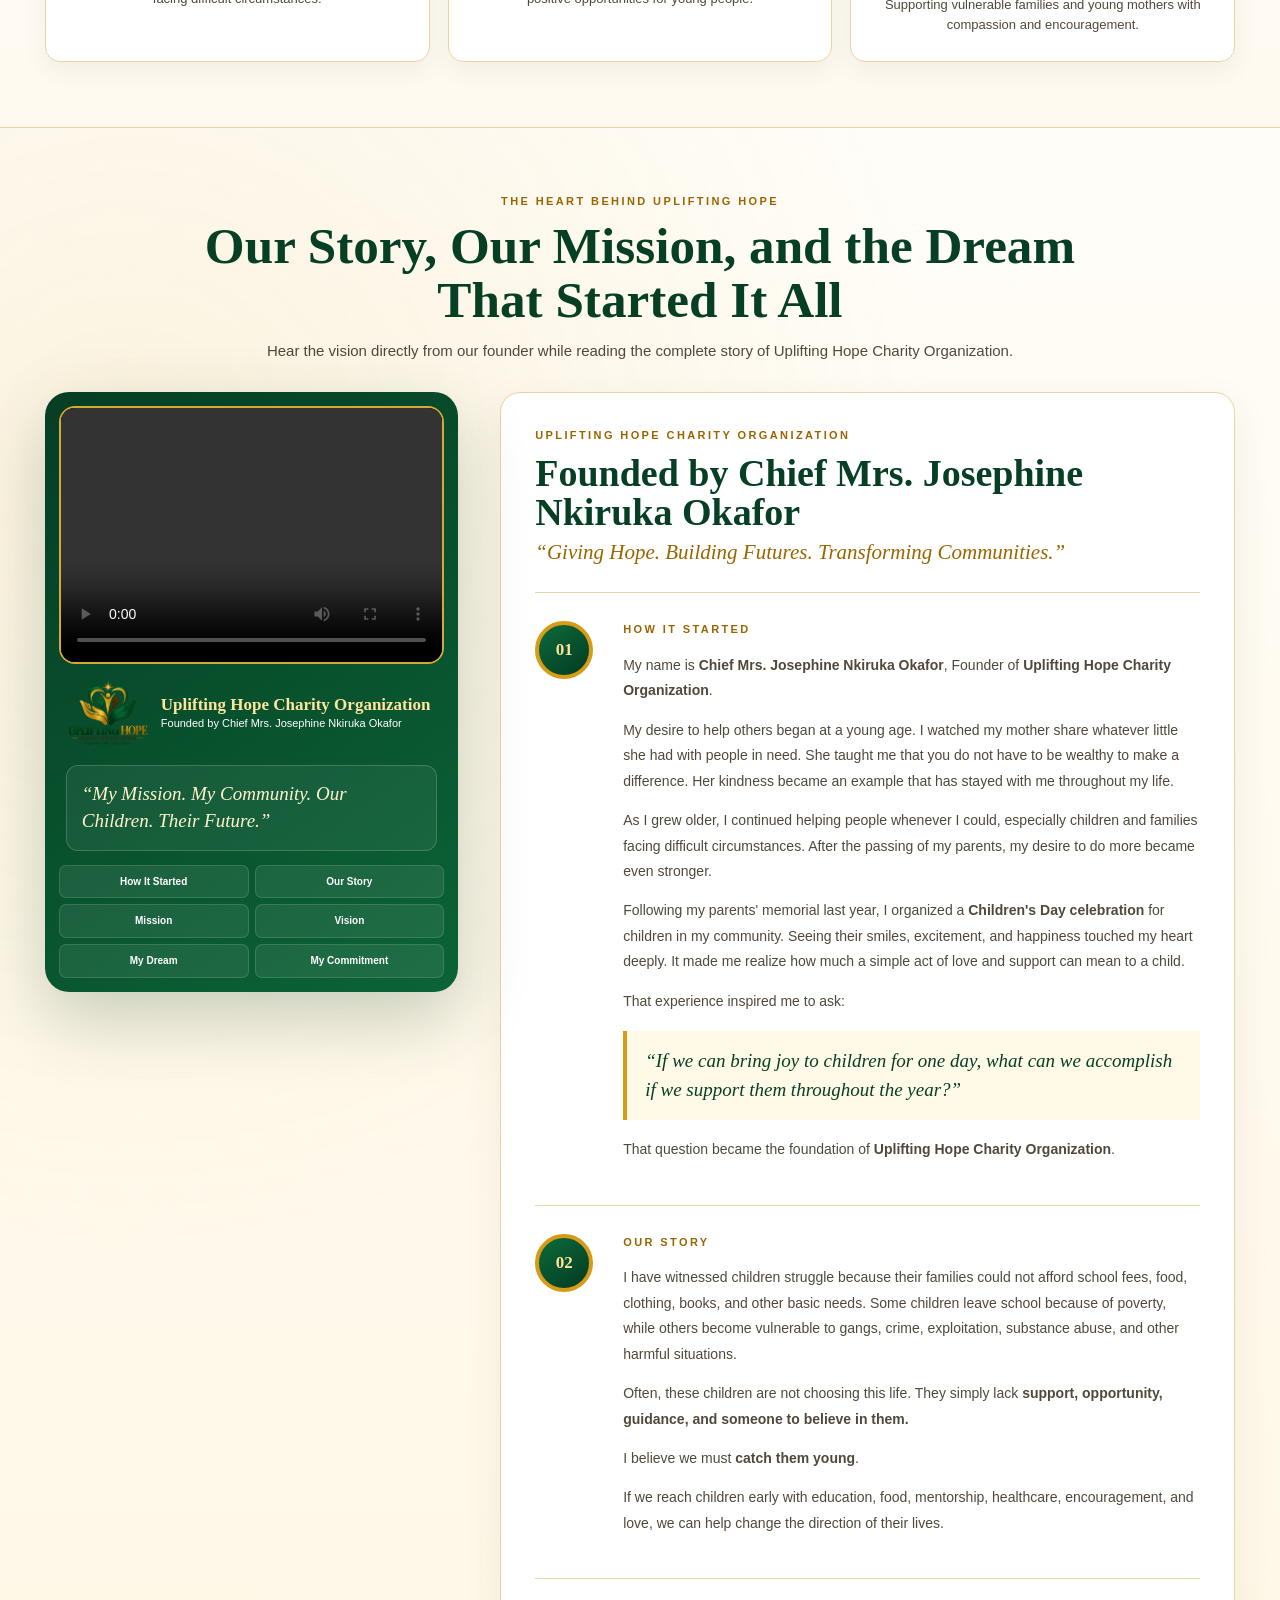
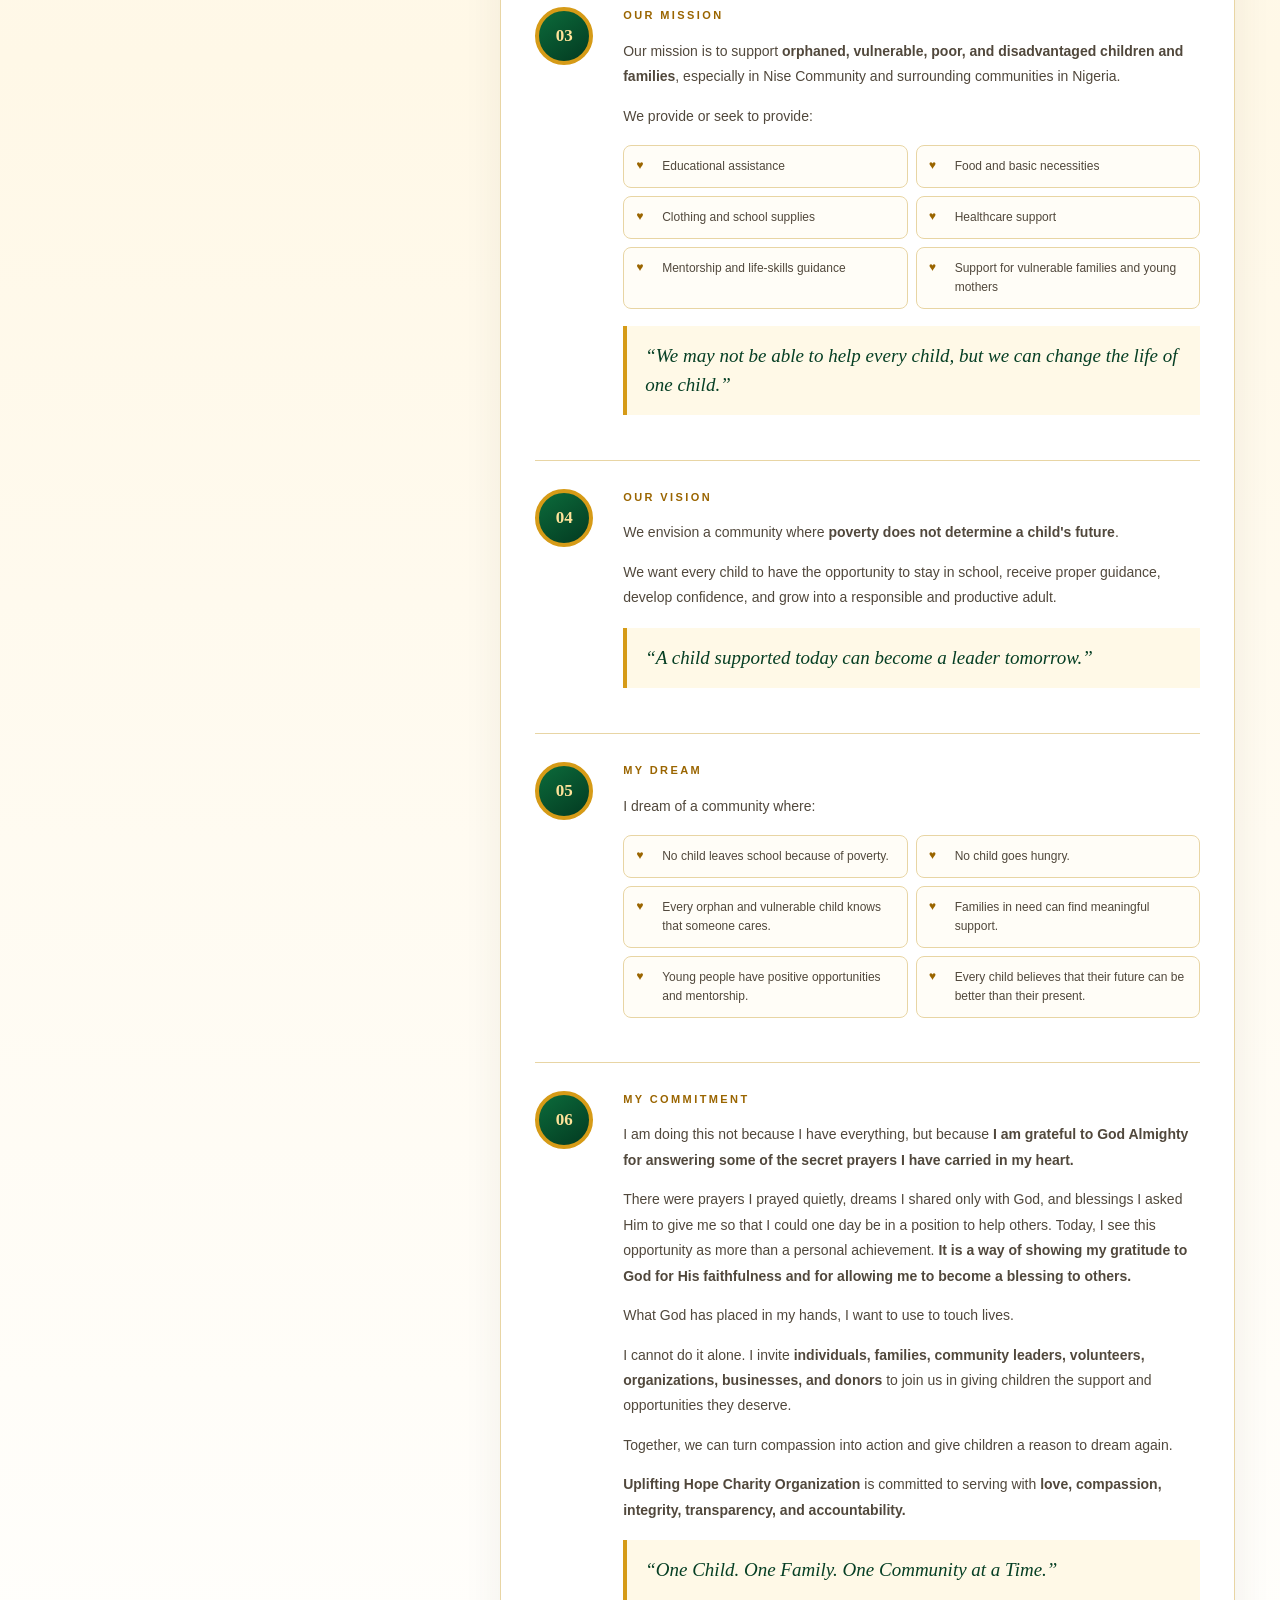
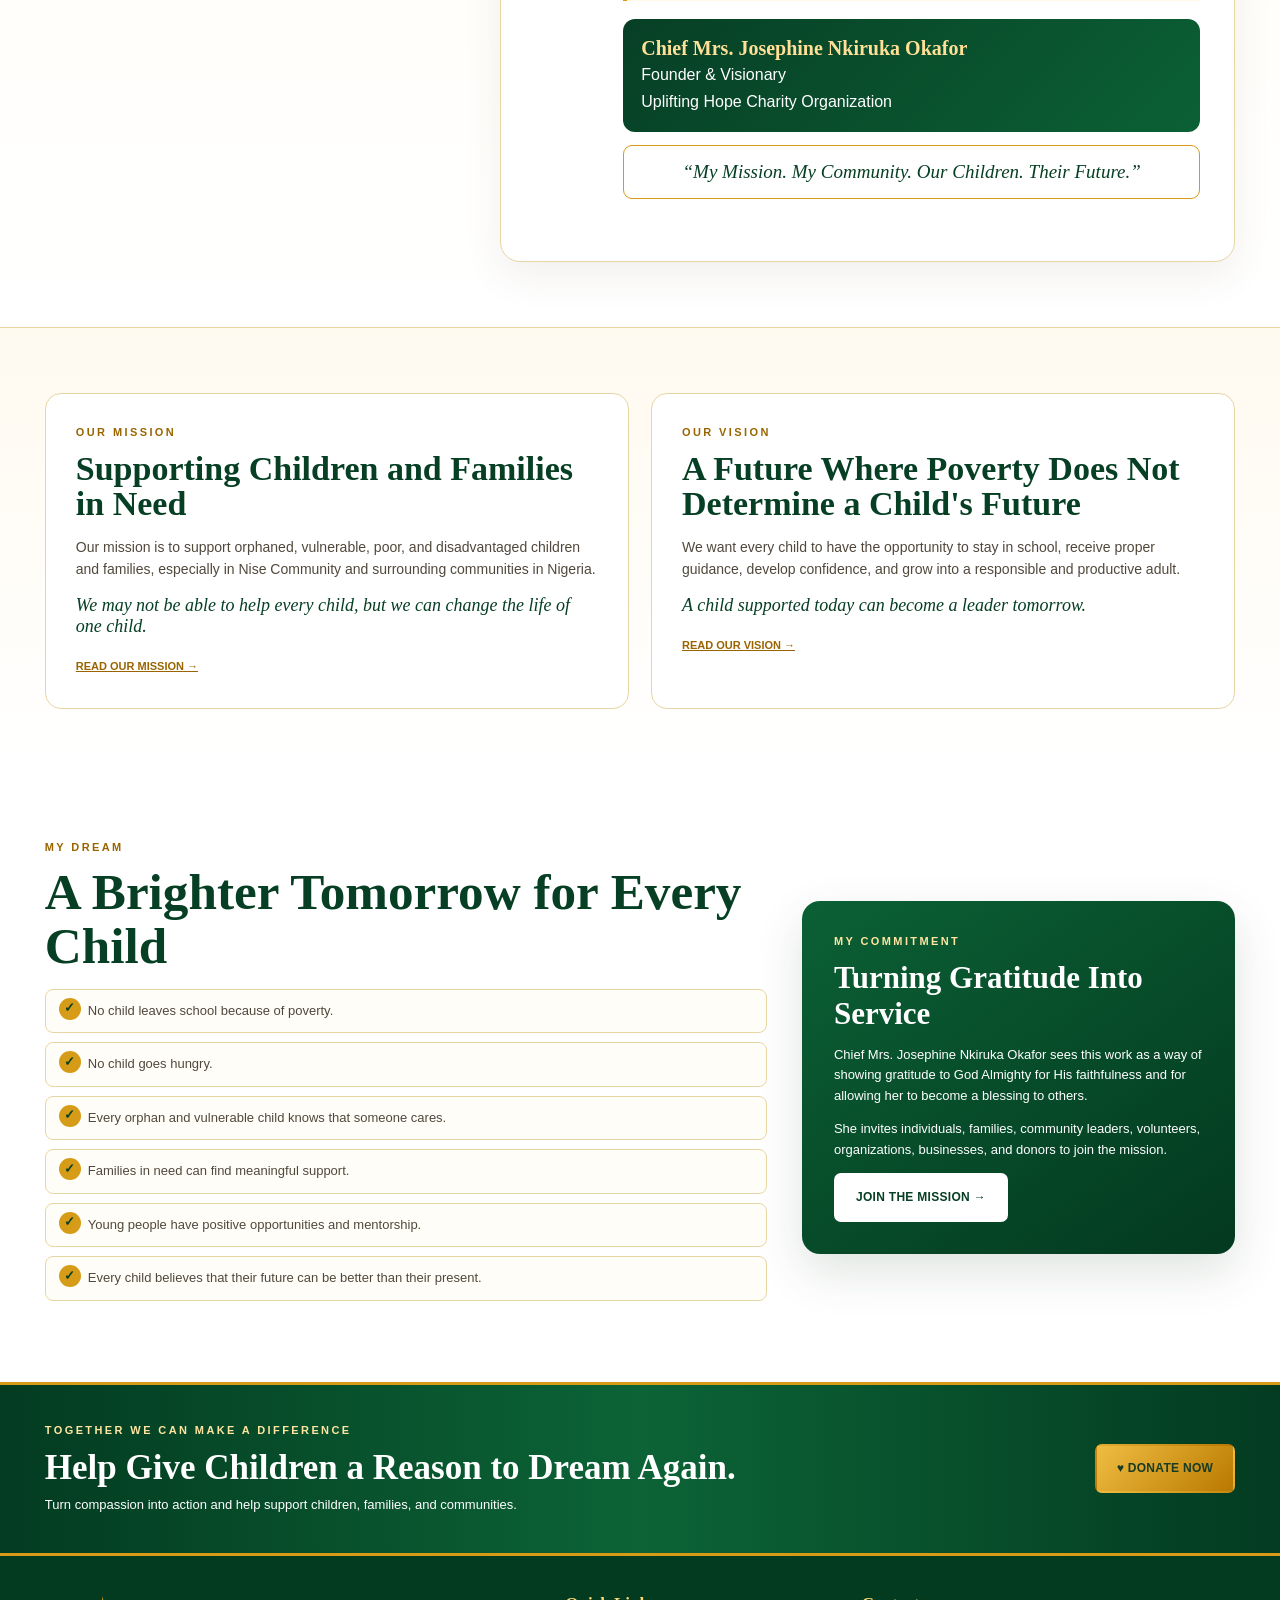
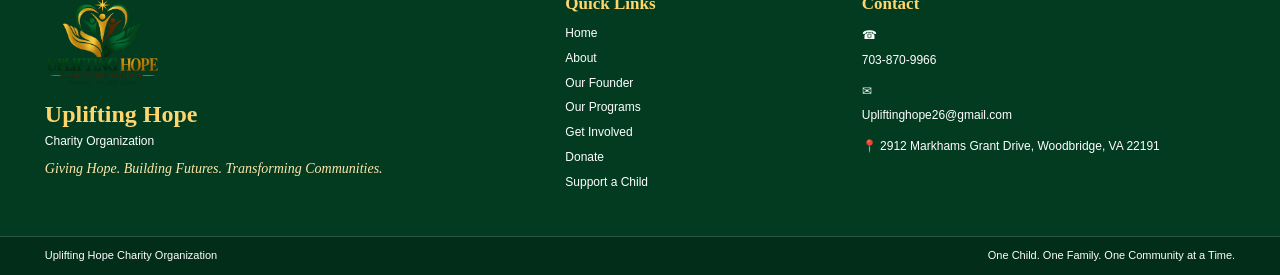
==== commit ad773131: "Add files via upload" ====
--- a/index.html
+++ b/index.html
@@ -60,8 +60,9 @@
       <div class="dropdown">
         <button type="button">Get Involved ▾</button>
         <div class="dropdown-menu">
-          <a href="get-involved.html#volunteers">Volunteer</a>
-          <a href="get-involved.html#families">Families</a>
+          <a href="volunteer.html">Volunteer Application</a>
+          <a href="support-a-child.html">Support a Child</a>
+          <a href="get-involved.html#families">Individuals & Families</a>
           <a href="get-involved.html#leaders">Community Leaders</a>
           <a href="get-involved.html#organizations">Organizations & Businesses</a>
           <a href="donate.html">Donate</a>
@@ -160,25 +161,139 @@
   </div>
 </section>
 
-<section class="founder-home section">
-  <div class="wrap founder-home-grid">
-    <div class="founder-symbol">
-      <img src="assets/uplifting-hope-logo.png" alt="Uplifting Hope logo">
-    </div>
-    <div>
-      <span class="eyebrow">OUR FOUNDER</span>
-      <h2>Chief Mrs. Josephine Nkiruka Okafor</h2>
-      <p>Her desire to help others began at a young age after watching her mother share whatever little she had with people in need. That example of kindness stayed with her throughout her life.</p>
-      <p>Following her parents' memorial last year, she organized a Children's Day celebration for children in her community. Seeing their happiness led to a question that became the foundation of Uplifting Hope Charity Organization:</p>
-      <blockquote>“If we can bring joy to children for one day, what can we accomplish if we support them throughout the year?”</blockquote>
-      <a class="text-link" href="founder.html">READ THE FOUNDER'S FULL STORY →</a>
-    </div>
-    <aside class="founder-quote">
-      <span class="quote-mark">“</span>
-      <p>My Mission.<br>My Community.<br>Our Children.<br>Their Future.</p>
-    </aside>
-  </div>
-</section>
+
+<section class="story-video-section section" id="our-full-story">
+  <div class="wrap">
+    <div class="section-heading centered story-heading">
+      <span class="eyebrow">THE HEART BEHIND UPLIFTING HOPE</span>
+      <h2>Our Story, Our Mission, and the Dream That Started It All</h2>
+      <p>Hear the vision directly from our founder while reading the complete story of Uplifting Hope Charity Organization.</p>
+    </div>
+
+    <div class="story-video-layout">
+      <aside class="story-video-sticky">
+        <div class="story-video-frame">
+          <video controls playsinline preload="metadata">
+            <source src="UpliftingHopeStory.mp4" type="video/mp4">
+            Your browser does not support the video tag.
+          </video>
+        </div>
+        <div class="story-video-caption">
+          <img src="assets/uplifting-hope-logo.png" alt="Uplifting Hope Charity Organization logo">
+          <div>
+            <strong>Uplifting Hope Charity Organization</strong>
+            <span>Founded by Chief Mrs. Josephine Nkiruka Okafor</span>
+          </div>
+        </div>
+        <blockquote>“My Mission. My Community. Our Children. Their Future.”</blockquote>
+        <div class="story-jump-links">
+          <a href="#story-how">How It Started</a>
+          <a href="#story-our-story">Our Story</a>
+          <a href="#story-mission">Mission</a>
+          <a href="#story-vision">Vision</a>
+          <a href="#story-dream">My Dream</a>
+          <a href="#story-commitment">My Commitment</a>
+        </div>
+      </aside>
+
+      <div class="story-video-copy">
+        <span class="eyebrow">UPLIFTING HOPE CHARITY ORGANIZATION</span>
+        <h2>Founded by Chief Mrs. Josephine Nkiruka Okafor</h2>
+        <div class="story-tagline">“Giving Hope. Building Futures. Transforming Communities.”</div>
+
+        <article class="story-chapter" id="story-how">
+          <div class="chapter-number">01</div>
+          <div>
+            <span class="eyebrow">HOW IT STARTED</span>
+            <p>My name is <strong>Chief Mrs. Josephine Nkiruka Okafor</strong>, Founder of <strong>Uplifting Hope Charity Organization</strong>.</p>
+            <p>My desire to help others began at a young age. I watched my mother share whatever little she had with people in need. She taught me that you do not have to be wealthy to make a difference. Her kindness became an example that has stayed with me throughout my life.</p>
+            <p>As I grew older, I continued helping people whenever I could, especially children and families facing difficult circumstances. After the passing of my parents, my desire to do more became even stronger.</p>
+            <p>Following my parents' memorial last year, I organized a <strong>Children's Day celebration</strong> for children in my community. Seeing their smiles, excitement, and happiness touched my heart deeply. It made me realize how much a simple act of love and support can mean to a child.</p>
+            <p>That experience inspired me to ask:</p>
+            <blockquote>“If we can bring joy to children for one day, what can we accomplish if we support them throughout the year?”</blockquote>
+            <p>That question became the foundation of <strong>Uplifting Hope Charity Organization</strong>.</p>
+          </div>
+        </article>
+
+        <article class="story-chapter" id="story-our-story">
+          <div class="chapter-number">02</div>
+          <div>
+            <span class="eyebrow">OUR STORY</span>
+            <p>I have witnessed children struggle because their families could not afford school fees, food, clothing, books, and other basic needs. Some children leave school because of poverty, while others become vulnerable to gangs, crime, exploitation, substance abuse, and other harmful situations.</p>
+            <p>Often, these children are not choosing this life. They simply lack <strong>support, opportunity, guidance, and someone to believe in them.</strong></p>
+            <p>I believe we must <strong>catch them young</strong>.</p>
+            <p>If we reach children early with education, food, mentorship, healthcare, encouragement, and love, we can help change the direction of their lives.</p>
+          </div>
+        </article>
+
+        <article class="story-chapter" id="story-mission">
+          <div class="chapter-number">03</div>
+          <div>
+            <span class="eyebrow">OUR MISSION</span>
+            <p>Our mission is to support <strong>orphaned, vulnerable, poor, and disadvantaged children and families</strong>, especially in Nise Community and surrounding communities in Nigeria.</p>
+            <p>We provide or seek to provide:</p>
+            <ul class="story-list">
+              <li>Educational assistance</li>
+              <li>Food and basic necessities</li>
+              <li>Clothing and school supplies</li>
+              <li>Healthcare support</li>
+              <li>Mentorship and life-skills guidance</li>
+              <li>Support for vulnerable families and young mothers</li>
+            </ul>
+            <blockquote>“We may not be able to help every child, but we can change the life of one child.”</blockquote>
+          </div>
+        </article>
+
+        <article class="story-chapter" id="story-vision">
+          <div class="chapter-number">04</div>
+          <div>
+            <span class="eyebrow">OUR VISION</span>
+            <p>We envision a community where <strong>poverty does not determine a child's future</strong>.</p>
+            <p>We want every child to have the opportunity to stay in school, receive proper guidance, develop confidence, and grow into a responsible and productive adult.</p>
+            <blockquote>“A child supported today can become a leader tomorrow.”</blockquote>
+          </div>
+        </article>
+
+        <article class="story-chapter" id="story-dream">
+          <div class="chapter-number">05</div>
+          <div>
+            <span class="eyebrow">MY DREAM</span>
+            <p>I dream of a community where:</p>
+            <ul class="story-list dream-list">
+              <li>No child leaves school because of poverty.</li>
+              <li>No child goes hungry.</li>
+              <li>Every orphan and vulnerable child knows that someone cares.</li>
+              <li>Families in need can find meaningful support.</li>
+              <li>Young people have positive opportunities and mentorship.</li>
+              <li>Every child believes that their future can be better than their present.</li>
+            </ul>
+          </div>
+        </article>
+
+        <article class="story-chapter" id="story-commitment">
+          <div class="chapter-number">06</div>
+          <div>
+            <span class="eyebrow">MY COMMITMENT</span>
+            <p>I am doing this not because I have everything, but because <strong>I am grateful to God Almighty for answering some of the secret prayers I have carried in my heart.</strong></p>
+            <p>There were prayers I prayed quietly, dreams I shared only with God, and blessings I asked Him to give me so that I could one day be in a position to help others. Today, I see this opportunity as more than a personal achievement. <strong>It is a way of showing my gratitude to God for His faithfulness and for allowing me to become a blessing to others.</strong></p>
+            <p>What God has placed in my hands, I want to use to touch lives.</p>
+            <p>I cannot do it alone. I invite <strong>individuals, families, community leaders, volunteers, organizations, businesses, and donors</strong> to join us in giving children the support and opportunities they deserve.</p>
+            <p>Together, we can turn compassion into action and give children a reason to dream again.</p>
+            <p><strong>Uplifting Hope Charity Organization</strong> is committed to serving with <strong>love, compassion, integrity, transparency, and accountability.</strong></p>
+            <blockquote>“One Child. One Family. One Community at a Time.”</blockquote>
+            <div class="founder-signature">
+              <strong>Chief Mrs. Josephine Nkiruka Okafor</strong>
+              <span>Founder & Visionary</span>
+              <span>Uplifting Hope Charity Organization</span>
+            </div>
+            <div class="final-story-quote">“My Mission. My Community. Our Children. Their Future.”</div>
+          </div>
+        </article>
+      </div>
+    </div>
+  </div>
+</section>
+
 
 <section class="mission-vision section">
   <div class="wrap mv-grid">
@@ -272,4 +387,4 @@
     </div>
   </div>
 </footer>
-<script src="script.js"></script></body></html>+<script src="script.js"></script><script src="form-handler.js"></script></body></html>
--- a/styles.css
+++ b/styles.css
@@ -533,3 +533,539 @@
     margin-top:18px;
   }
 }
+
+
+/* =========================================================
+   UPLIFTING HOPE — ULTIMATE CREATIVE UPDATE
+   ========================================================= */
+
+/* Full founder story beside video */
+.story-video-section{
+  background:
+    radial-gradient(circle at 10% 10%,rgba(219,162,28,.10),transparent 25%),
+    linear-gradient(180deg,#fffdf8,#fff8e7 45%,#fff);
+  border-top:1px solid var(--line);
+  border-bottom:1px solid var(--line);
+}
+.story-heading{max-width:920px}
+.story-video-layout{
+  display:grid;
+  grid-template-columns:minmax(360px,.72fr) minmax(0,1.28fr);
+  gap:42px;
+  align-items:start;
+}
+.story-video-sticky{
+  position:sticky;
+  top:125px;
+  background:linear-gradient(145deg,#063e24,#0b6337);
+  padding:14px;
+  border-radius:24px;
+  box-shadow:0 26px 70px rgba(4,54,29,.22);
+  color:#fff;
+}
+.story-video-frame{
+  overflow:hidden;
+  border-radius:16px;
+  background:#000;
+  border:2px solid rgba(236,188,65,.9);
+}
+.story-video-frame video{
+  display:block;
+  width:100%;
+  aspect-ratio:3/2;
+  object-fit:contain;
+  background:#000;
+}
+.story-video-caption{
+  display:grid;
+  grid-template-columns:82px 1fr;
+  gap:12px;
+  align-items:center;
+  padding:14px 8px 8px;
+}
+.story-video-caption img{
+  width:82px;
+  height:70px;
+  object-fit:contain;
+}
+.story-video-caption strong,
+.story-video-caption span{display:block}
+.story-video-caption strong{
+  color:#ffe49d;
+  font:700 17px Georgia,serif;
+}
+.story-video-caption span{font-size:11px}
+.story-video-sticky blockquote{
+  margin:9px 7px 14px;
+  padding:15px;
+  border:1px solid rgba(255,255,255,.18);
+  border-radius:12px;
+  background:rgba(255,255,255,.06);
+  color:#fff4cc;
+  font:italic 19px/1.4 Georgia,serif;
+}
+.story-jump-links{
+  display:grid;
+  grid-template-columns:1fr 1fr;
+  gap:6px;
+}
+.story-jump-links a{
+  text-decoration:none;
+  text-align:center;
+  color:#fff;
+  background:rgba(255,255,255,.08);
+  border:1px solid rgba(255,255,255,.13);
+  border-radius:7px;
+  padding:8px;
+  font-size:10px;
+  font-weight:800;
+}
+.story-jump-links a:hover{background:var(--gold);color:var(--green)}
+.story-video-copy{
+  background:#fff;
+  border:1px solid var(--line);
+  border-radius:20px;
+  padding:34px;
+  box-shadow:0 14px 38px rgba(74,69,34,.08);
+}
+.story-video-copy>h2{
+  font:700 38px/1.05 Georgia,serif;
+  margin:5px 0 7px;
+}
+.story-tagline{
+  color:var(--gold-dark);
+  font:italic 21px Georgia,serif;
+  margin-bottom:27px;
+}
+.story-chapter{
+  display:grid;
+  grid-template-columns:70px 1fr;
+  gap:18px;
+  padding:28px 0;
+  border-top:1px solid var(--line);
+  scroll-margin-top:130px;
+}
+.chapter-number{
+  width:58px;height:58px;
+  border-radius:50%;
+  display:grid;place-items:center;
+  background:linear-gradient(145deg,#0c6b3b,#033a21);
+  border:4px solid var(--gold);
+  color:#ffe39a;
+  font:700 17px Georgia,serif;
+}
+.story-chapter p{font-size:14px;line-height:1.82}
+.story-chapter blockquote{
+  margin:17px 0;
+  padding:16px 18px;
+  border-left:4px solid var(--gold);
+  background:#fff9e7;
+  color:var(--green);
+  font:italic 19px/1.5 Georgia,serif;
+}
+.story-list{
+  display:grid;
+  grid-template-columns:1fr 1fr;
+  gap:8px;
+  list-style:none;
+  padding:0;
+}
+.story-list li{
+  position:relative;
+  padding:11px 12px 11px 38px;
+  background:#fffdf7;
+  border:1px solid var(--line);
+  border-radius:8px;
+  font-size:12px;
+}
+.story-list li:before{
+  content:"♥";
+  position:absolute;
+  left:12px;top:10px;
+  color:var(--gold-dark);
+}
+.founder-signature{
+  display:grid;
+  gap:2px;
+  margin-top:18px;
+  padding:18px;
+  background:linear-gradient(135deg,#073f25,#0b6035);
+  border-radius:12px;
+  color:#fff;
+}
+.founder-signature strong{
+  color:#ffe096;
+  font:700 20px Georgia,serif;
+}
+.final-story-quote{
+  margin-top:13px;
+  text-align:center;
+  padding:15px;
+  border:1px solid var(--gold);
+  border-radius:9px;
+  color:var(--green);
+  font:italic 19px Georgia,serif;
+}
+
+/* Get involved */
+.get-involved-hero,
+.form-hero{
+  background:
+    radial-gradient(circle at 82% 18%,rgba(235,183,49,.22),transparent 23%),
+    linear-gradient(135deg,#043c22,#0a6035);
+  color:#fff;
+  border-bottom:4px solid var(--gold);
+}
+.get-involved-hero-grid,
+.form-hero-grid{
+  min-height:460px;
+  display:grid;
+  grid-template-columns:1.25fr .75fr;
+  gap:45px;
+  align-items:center;
+  padding:60px 0;
+}
+.get-involved-hero h1,
+.form-hero h1{
+  font:700 clamp(48px,6vw,78px)/.98 Georgia,serif;
+  margin:7px 0 17px;
+}
+.get-involved-hero p,
+.form-hero p{font-size:16px;max-width:780px}
+.get-involved-logo-card,
+.form-hero-logo{
+  background:#fff;
+  border-radius:24px;
+  padding:28px;
+  text-align:center;
+  color:var(--green);
+  box-shadow:0 25px 60px rgba(0,0,0,.18);
+}
+.get-involved-logo-card img,
+.form-hero-logo img{width:100%;max-width:390px}
+.get-involved-logo-card strong{
+  display:block;
+  margin-top:10px;
+  font:italic 22px Georgia,serif;
+}
+.pathways-section{
+  background:linear-gradient(180deg,#fffaf0,#fff);
+}
+.pathway-grid{
+  display:grid;
+  grid-template-columns:repeat(3,1fr);
+  gap:18px;
+}
+.pathway-card{
+  position:relative;
+  display:block;
+  text-decoration:none;
+  color:inherit;
+  border:1px solid var(--line);
+  border-radius:18px;
+  padding:27px;
+  background:#fff;
+  overflow:hidden;
+  box-shadow:0 10px 28px rgba(41,72,37,.07);
+  transition:.27s ease;
+}
+.pathway-card:after{
+  content:"";
+  position:absolute;
+  right:-45px;bottom:-55px;
+  width:130px;height:130px;
+  border-radius:50%;
+  background:rgba(218,159,25,.08);
+}
+.pathway-card:hover{
+  transform:translateY(-7px);
+  border-color:var(--gold);
+  box-shadow:var(--shadow);
+}
+.pathway-number{
+  position:absolute;
+  right:18px;top:16px;
+  font:700 34px Georgia,serif;
+  color:#eee1c0;
+}
+.pathway-icon{
+  width:62px;height:62px;
+  border-radius:50%;
+  display:grid;place-items:center;
+  background:linear-gradient(145deg,#0c6b3b,#033a21);
+  border:4px solid var(--gold);
+  color:#ffe097;
+  font-size:25px;
+}
+.pathway-card h3{
+  color:var(--green);
+  font:700 25px Georgia,serif;
+  margin:15px 0 8px;
+}
+.pathway-card p{font-size:13px;min-height:82px}
+.pathway-card strong{
+  color:var(--gold-dark);
+  font-size:11px;
+}
+.volunteer-path{
+  background:linear-gradient(145deg,#fff,#fff7db);
+}
+.involvement-values{
+  background:#fff;
+  border-top:1px solid var(--line);
+}
+.involvement-values-grid{
+  display:grid;
+  grid-template-columns:1.25fr .75fr;
+  gap:35px;
+  align-items:center;
+}
+.involvement-values-grid blockquote{
+  margin:0;
+  background:linear-gradient(145deg,#0b6337,#033a21);
+  color:#fff6d4;
+  border-radius:18px;
+  padding:30px;
+  font:italic 23px/1.5 Georgia,serif;
+}
+
+/* Forms */
+.form-page-grid{
+  display:grid;
+  grid-template-columns:.72fr 1.28fr;
+  gap:35px;
+  align-items:start;
+}
+.form-info-column{
+  position:sticky;
+  top:125px;
+}
+.form-info-column h2{
+  font:700 38px/1.05 Georgia,serif;
+  color:var(--green);
+}
+.form-info-column>p{font-size:14px;line-height:1.75}
+.form-info-column blockquote{
+  margin:22px 0 0;
+  background:linear-gradient(145deg,#083f25,#0a6035);
+  color:#fff3c9;
+  padding:24px;
+  border-radius:15px;
+  font:italic 20px/1.5 Georgia,serif;
+}
+.form-info-card{
+  margin-top:20px;
+  border:1px solid var(--line);
+  border-radius:13px;
+  padding:21px;
+  background:#fffaf0;
+}
+.form-info-card h3{
+  color:var(--green);
+  font:700 22px Georgia,serif;
+}
+.form-info-card li{margin:8px 0;font-size:12px}
+.email-form-card{
+  background:#fff;
+  border:1px solid var(--line);
+  border-radius:18px;
+  padding:30px;
+  box-shadow:var(--shadow);
+}
+.form-card-heading h2{
+  font:700 34px Georgia,serif;
+  color:var(--green);
+  margin:5px 0;
+}
+.form-card-heading p{font-size:12px}
+.email-form{
+  display:grid;
+  gap:17px;
+  margin-top:22px;
+}
+.form-grid-2{
+  display:grid;
+  grid-template-columns:1fr 1fr;
+  gap:15px;
+}
+.email-form label{
+  display:block;
+  color:var(--green);
+  font-size:12px;
+  font-weight:900;
+}
+.email-form input,
+.email-form select,
+.email-form textarea{
+  width:100%;
+  display:block;
+  margin-top:7px;
+  border:1px solid #d7c18e;
+  border-radius:8px;
+  padding:12px 13px;
+  background:#fff;
+  color:#3d382f;
+  font:inherit;
+}
+.email-form input:focus,
+.email-form select:focus,
+.email-form textarea:focus{
+  outline:none;
+  border-color:var(--gold);
+  box-shadow:0 0 0 4px rgba(214,155,23,.12);
+}
+.email-form fieldset{
+  border:1px solid var(--line);
+  border-radius:11px;
+  padding:18px;
+}
+.email-form legend{
+  padding:0 8px;
+  color:var(--green);
+  font-size:12px;
+  font-weight:900;
+}
+.checkbox-grid{
+  display:grid;
+  grid-template-columns:1fr 1fr;
+  gap:9px;
+}
+.checkbox-grid label,
+.consent-row{
+  display:flex;
+  align-items:flex-start;
+  gap:8px;
+  background:#fffaf0;
+  border:1px solid #eadbb8;
+  border-radius:7px;
+  padding:10px;
+  font-size:11px;
+  font-weight:700;
+}
+.checkbox-grid input,
+.consent-row input{
+  width:auto;
+  margin:2px 0 0;
+  box-shadow:none;
+}
+.form-submit-button:disabled{opacity:.65;cursor:wait}
+.form-status{
+  display:none;
+  border-radius:8px;
+  padding:11px 13px;
+  font-size:12px;
+  font-weight:800;
+}
+.form-status.sending,
+.form-status.success,
+.form-status.error{display:block}
+.form-status.sending{background:#fff5d6;color:#7e5900}
+.form-status.success{background:#e9f8ef;color:#09562d}
+.form-status.error{background:#fff0f0;color:#8b2222}
+
+/* Contact redesign */
+.contact-details-section{
+  padding-bottom:20px;
+  background:#fffaf0;
+}
+.contact-detail-grid{
+  display:grid;
+  grid-template-columns:repeat(3,1fr);
+  gap:16px;
+}
+.creative-contact-card{
+  display:grid;
+  grid-template-columns:58px 1fr;
+  gap:14px;
+  align-items:center;
+  text-decoration:none;
+  border:1px solid var(--line);
+  border-radius:14px;
+  padding:18px;
+  background:#fff;
+  box-shadow:0 7px 18px rgba(52,75,40,.05);
+}
+.creative-contact-card>span{
+  width:58px;height:58px;
+  display:grid;place-items:center;
+  border-radius:50%;
+  background:var(--green);
+  border:4px solid var(--gold);
+  color:#ffe093;
+  font-size:22px;
+}
+.creative-contact-card small,
+.creative-contact-card strong{display:block}
+.creative-contact-card small{
+  color:var(--gold-dark);
+  font-weight:900;
+  letter-spacing:1px;
+  margin-bottom:3px;
+}
+.creative-contact-card strong{
+  color:var(--green);
+  font-size:13px;
+  overflow-wrap:anywhere;
+}
+.contact-form-section{
+  background:linear-gradient(180deg,#fffaf0,#fff);
+}
+.contact-topic-list{
+  display:grid;
+  gap:8px;
+  margin-top:20px;
+}
+.contact-topic-list a{
+  text-decoration:none;
+  border:1px solid var(--line);
+  border-radius:8px;
+  padding:11px 13px;
+  color:var(--green);
+  background:#fff;
+  font-size:12px;
+  font-weight:900;
+}
+
+/* Responsive ultimate update */
+@media(max-width:1000px){
+  .story-video-layout,
+  .form-page-grid{
+    grid-template-columns:1fr;
+  }
+  .story-video-sticky,
+  .form-info-column{
+    position:static;
+  }
+  .story-video-sticky{
+    max-width:720px;
+  }
+  .pathway-grid{
+    grid-template-columns:1fr 1fr;
+  }
+  .get-involved-hero-grid,
+  .form-hero-grid,
+  .involvement-values-grid{
+    grid-template-columns:1fr;
+  }
+  .get-involved-logo-card,
+  .form-hero-logo{
+    max-width:520px;
+  }
+}
+@media(max-width:650px){
+  .story-video-copy{padding:21px}
+  .story-chapter{grid-template-columns:1fr}
+  .story-list,
+  .checkbox-grid,
+  .form-grid-2,
+  .pathway-grid,
+  .contact-detail-grid{
+    grid-template-columns:1fr;
+  }
+  .story-jump-links{grid-template-columns:1fr}
+  .get-involved-hero-grid,
+  .form-hero-grid{min-height:auto;padding:52px 0}
+  .get-involved-hero h1,
+  .form-hero h1{font-size:48px}
+  .pathway-card p{min-height:auto}
+}
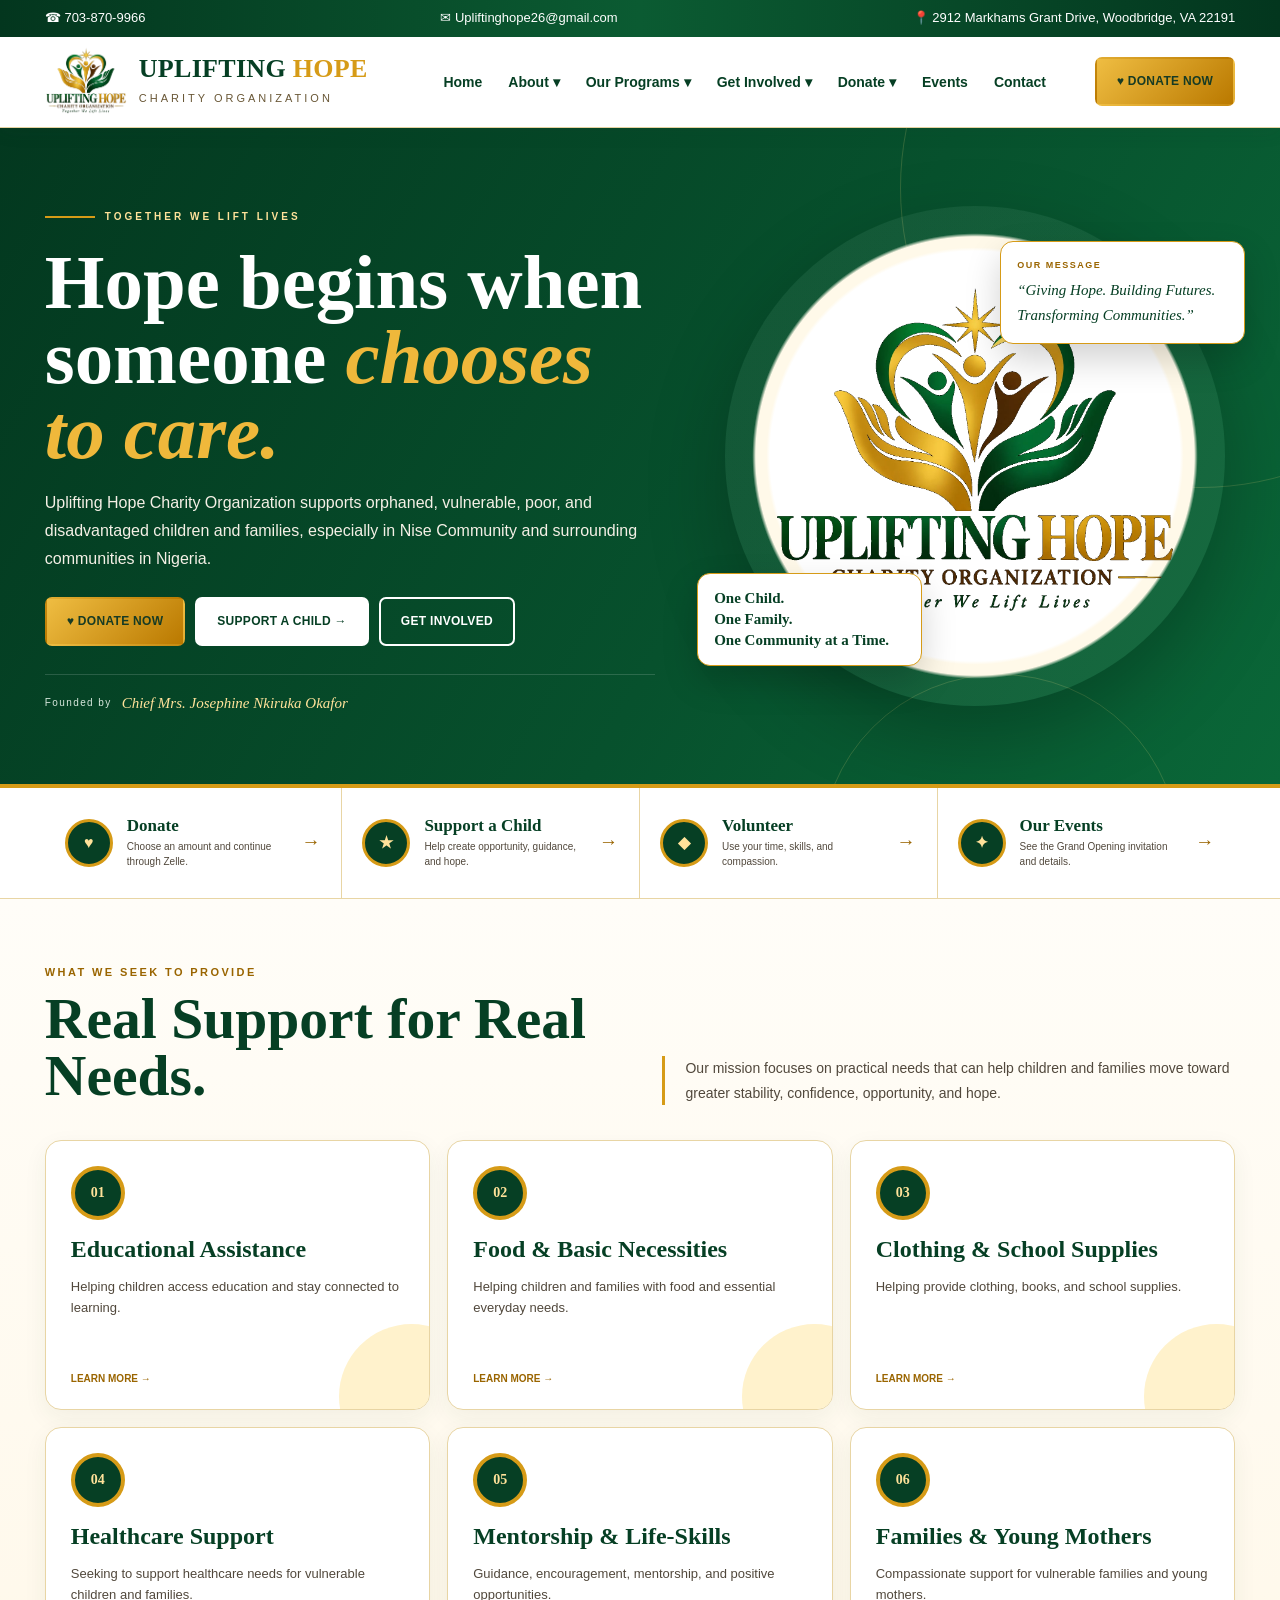
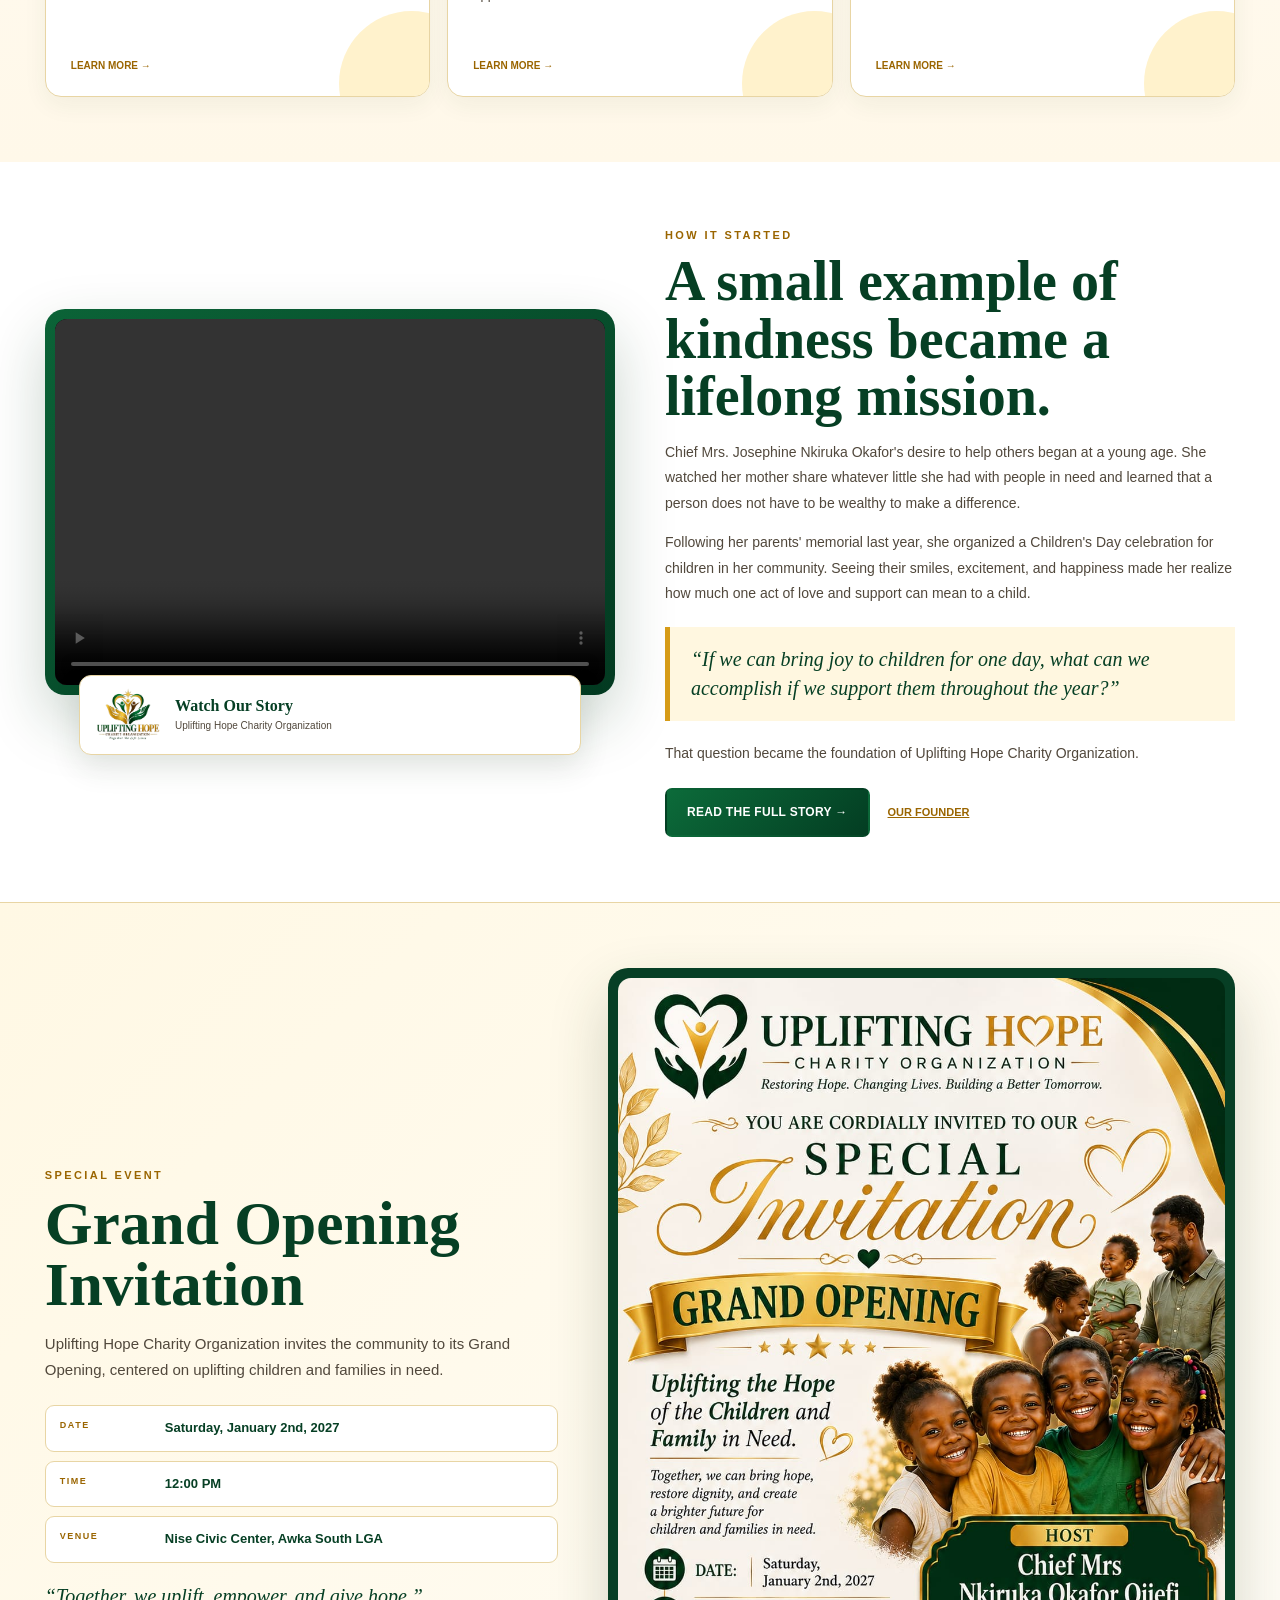
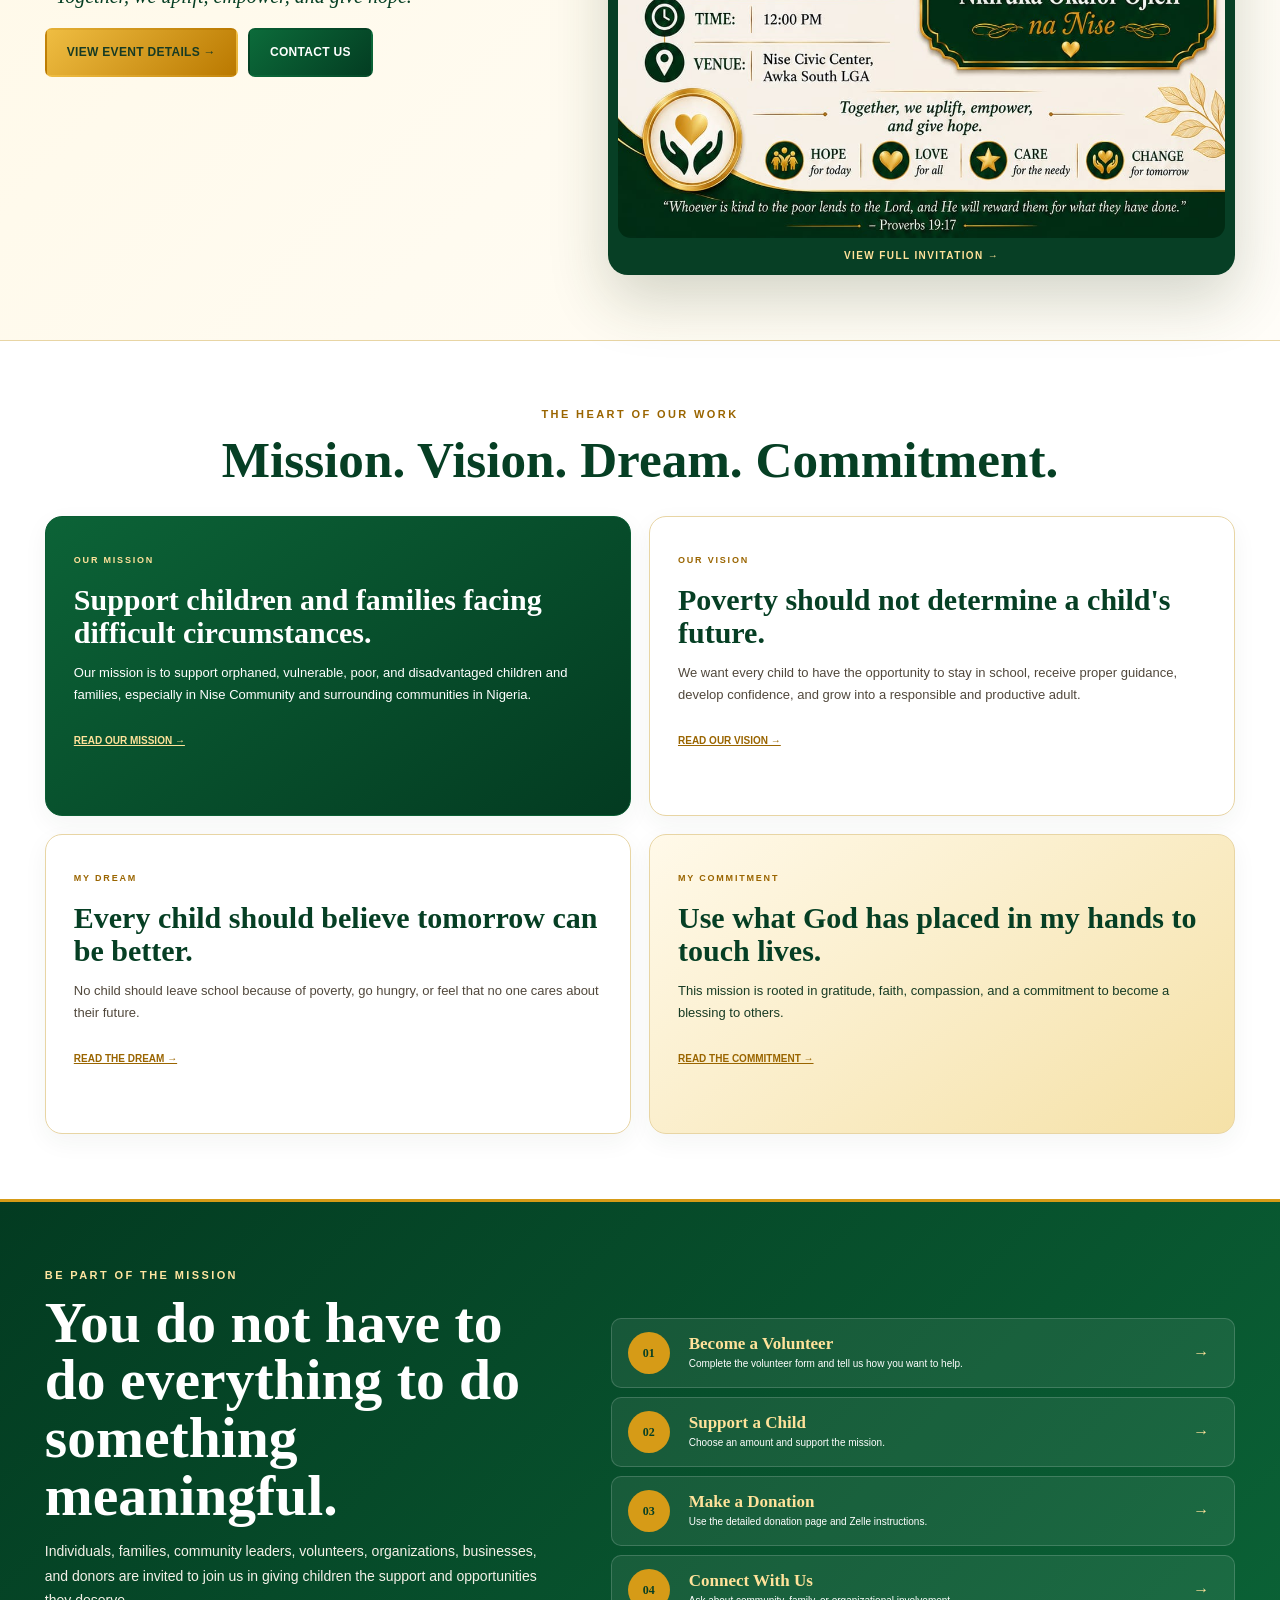
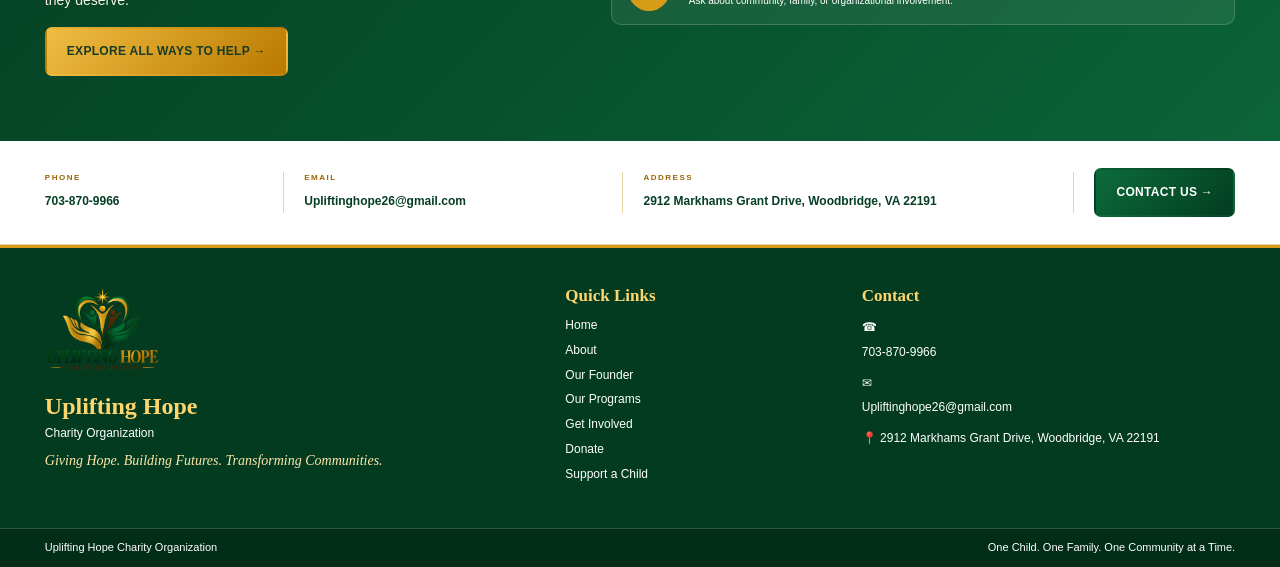
==== commit 272fe96d: "Add files via upload" ====
--- a/index.html
+++ b/index.html
@@ -77,6 +77,7 @@
         </div>
       </div>
 
+      <a href="events.html">Events</a>
       <a href="contact.html">Contact</a>
     </nav>
 
@@ -84,274 +85,187 @@
   </div>
 </header>
 
-<main>
-<section class="hero">
-  <div class="hero-decor hero-decor-left"></div>
-  <div class="hero-decor hero-decor-right"></div>
-  <div class="wrap hero-grid">
-    <div class="hero-copy">
-      <span class="eyebrow">TOGETHER WE LIFT LIVES</span>
-      <h1>Uplifting <em>Hope.</em></h1>
-      <h2>Giving Hope. Building Futures. Transforming Communities.</h2>
-      <p>Uplifting Hope Charity Organization supports orphaned, vulnerable, poor, and disadvantaged children and families, especially in Nise Community and surrounding communities in Nigeria.</p>
-      <p>Our work is focused on education, food and basic necessities, clothing and school supplies, healthcare support, mentorship and life-skills guidance, and support for vulnerable families and young mothers.</p>
-      <div class="hero-actions">
+
+<main class="redesign-home">
+
+<section class="rh-hero">
+  <div class="rh-glow one"></div>
+  <div class="rh-glow two"></div>
+  <div class="wrap rh-hero-grid">
+    <div class="rh-copy">
+      <span class="rh-eyebrow">TOGETHER WE LIFT LIVES</span>
+      <h1>Hope begins when someone <em>chooses to care.</em></h1>
+      <p class="rh-lead">Uplifting Hope Charity Organization supports orphaned, vulnerable, poor, and disadvantaged children and families, especially in Nise Community and surrounding communities in Nigeria.</p>
+
+      <div class="rh-buttons">
         <a class="btn gold" href="donate.html">♥ DONATE NOW</a>
-        <a class="btn green" href="get-involved.html">GET INVOLVED</a>
-        <a class="btn outline" href="about.html">LEARN MORE →</a>
-      </div>
-    </div>
-
-    <div class="hero-logo-card">
-      <img src="assets/uplifting-hope-logo.png" alt="Uplifting Hope Charity Organization logo">
-      <blockquote>“One Child. One Family. One Community at a Time.”</blockquote>
-    </div>
-  </div>
-</section>
-
-<section class="impact-strip">
-  <div class="wrap impact-grid">
-    <a href="donate.html"><b>♥</b><span><strong>Donate</strong><small>Help turn compassion into action.</small></span></a>
-    <a href="programs.html"><b>★</b><span><strong>Support a Future</strong><small>Learn about the programs we seek to provide.</small></span></a>
-    <a href="get-involved.html"><b>◆</b><span><strong>Get Involved</strong><small>Join the mission as a volunteer or supporter.</small></span></a>
-    <a href="about.html#mission"><b>✦</b><span><strong>Our Mission</strong><small>Learn who we are committed to serving.</small></span></a>
-  </div>
-</section>
-
-<section class="section programs-preview">
+        <a class="btn rh-white" href="support-a-child.html">SUPPORT A CHILD →</a>
+        <a class="btn rh-ghost" href="get-involved.html">GET INVOLVED</a>
+      </div>
+
+      <div class="rh-founder-line">
+        <span>Founded by</span>
+        <strong>Chief Mrs. Josephine Nkiruka Okafor</strong>
+      </div>
+    </div>
+
+    <div class="rh-hero-visual">
+      <div class="rh-logo-circle">
+        <img src="assets/uplifting-hope-logo.png" alt="Uplifting Hope Charity Organization logo">
+      </div>
+      <div class="rh-quote-card">
+        <span>OUR MESSAGE</span>
+        <strong>“Giving Hope. Building Futures. Transforming Communities.”</strong>
+      </div>
+      <div class="rh-mini-card">
+        <strong>One Child.</strong>
+        <strong>One Family.</strong>
+        <strong>One Community at a Time.</strong>
+      </div>
+    </div>
+  </div>
+</section>
+
+<section class="rh-quick">
+  <div class="wrap rh-quick-grid">
+    <a href="donate.html">
+      <b>♥</b><div><strong>Donate</strong><span>Choose an amount and continue through Zelle.</span></div><i>→</i>
+    </a>
+    <a href="support-a-child.html">
+      <b>★</b><div><strong>Support a Child</strong><span>Help create opportunity, guidance, and hope.</span></div><i>→</i>
+    </a>
+    <a href="volunteer.html">
+      <b>◆</b><div><strong>Volunteer</strong><span>Use your time, skills, and compassion.</span></div><i>→</i>
+    </a>
+    <a href="events.html">
+      <b>✦</b><div><strong>Our Events</strong><span>See the Grand Opening invitation and details.</span></div><i>→</i>
+    </a>
+  </div>
+</section>
+
+<section class="section rh-programs">
+  <div class="wrap">
+    <div class="rh-heading">
+      <div>
+        <span class="eyebrow">WHAT WE SEEK TO PROVIDE</span>
+        <h2>Real Support for Real Needs.</h2>
+      </div>
+      <p>Our mission focuses on practical needs that can help children and families move toward greater stability, confidence, opportunity, and hope.</p>
+    </div>
+
+    <div class="rh-program-grid">
+      <a href="programs.html#education"><span>01</span><h3>Educational Assistance</h3><p>Helping children access education and stay connected to learning.</p><b>LEARN MORE →</b></a>
+      <a href="programs.html#food"><span>02</span><h3>Food & Basic Necessities</h3><p>Helping children and families with food and essential everyday needs.</p><b>LEARN MORE →</b></a>
+      <a href="programs.html#clothing"><span>03</span><h3>Clothing & School Supplies</h3><p>Helping provide clothing, books, and school supplies.</p><b>LEARN MORE →</b></a>
+      <a href="programs.html#healthcare"><span>04</span><h3>Healthcare Support</h3><p>Seeking to support healthcare needs for vulnerable children and families.</p><b>LEARN MORE →</b></a>
+      <a href="programs.html#mentorship"><span>05</span><h3>Mentorship & Life-Skills</h3><p>Guidance, encouragement, mentorship, and positive opportunities.</p><b>LEARN MORE →</b></a>
+      <a href="programs.html#families"><span>06</span><h3>Families & Young Mothers</h3><p>Compassionate support for vulnerable families and young mothers.</p><b>LEARN MORE →</b></a>
+    </div>
+  </div>
+</section>
+
+<section class="section rh-story">
+  <div class="wrap rh-story-grid">
+    <div class="rh-video-side">
+      <div class="rh-video-shell">
+        <video controls playsinline preload="metadata">
+          <source src="UpliftingHopeStory.mp4" type="video/mp4">
+          Your browser does not support the video tag.
+        </video>
+      </div>
+      <div class="rh-video-caption">
+        <img src="assets/uplifting-hope-logo.png" alt="Uplifting Hope logo">
+        <div><strong>Watch Our Story</strong><span>Uplifting Hope Charity Organization</span></div>
+      </div>
+    </div>
+
+    <div class="rh-story-copy">
+      <span class="eyebrow">HOW IT STARTED</span>
+      <h2>A small example of kindness became a lifelong mission.</h2>
+      <p>Chief Mrs. Josephine Nkiruka Okafor's desire to help others began at a young age. She watched her mother share whatever little she had with people in need and learned that a person does not have to be wealthy to make a difference.</p>
+      <p>Following her parents' memorial last year, she organized a Children's Day celebration for children in her community. Seeing their smiles, excitement, and happiness made her realize how much one act of love and support can mean to a child.</p>
+      <blockquote>“If we can bring joy to children for one day, what can we accomplish if we support them throughout the year?”</blockquote>
+      <p>That question became the foundation of Uplifting Hope Charity Organization.</p>
+      <div class="rh-story-actions">
+        <a class="btn green" href="about.html">READ THE FULL STORY →</a>
+        <a href="founder.html" class="rh-text-link">OUR FOUNDER</a>
+      </div>
+    </div>
+  </div>
+</section>
+
+<section class="section rh-event-section">
+  <div class="wrap rh-event-grid">
+    <div class="rh-event-copy">
+      <span class="eyebrow">SPECIAL EVENT</span>
+      <h2>Grand Opening Invitation</h2>
+      <p>Uplifting Hope Charity Organization invites the community to its Grand Opening, centered on uplifting children and families in need.</p>
+
+      <div class="rh-event-details">
+        <div><span>DATE</span><strong>Saturday, January 2nd, 2027</strong></div>
+        <div><span>TIME</span><strong>12:00 PM</strong></div>
+        <div><span>VENUE</span><strong>Nise Civic Center, Awka South LGA</strong></div>
+      </div>
+
+      <blockquote>“Together, we uplift, empower, and give hope.”</blockquote>
+
+      <div class="rh-event-buttons">
+        <a class="btn gold" href="events.html">VIEW EVENT DETAILS →</a>
+        <a class="btn green" href="contact.html#contact-form">CONTACT US</a>
+      </div>
+    </div>
+
+    <a class="rh-flyer-wrap" href="events.html" aria-label="View Grand Opening event details">
+      <img src="assets/grand-opening-invitation.jpg" alt="Uplifting Hope Charity Organization Grand Opening invitation">
+      <span>VIEW FULL INVITATION →</span>
+    </a>
+  </div>
+</section>
+
+<section class="section rh-purpose">
   <div class="wrap">
     <div class="section-heading centered">
-      <span class="eyebrow">OUR PROGRAMS</span>
-      <h2>Meeting Real Needs. Building Brighter Futures.</h2>
-      <p>We provide or seek to provide meaningful support that gives children and families greater access to basic needs, education, guidance, and opportunity.</p>
-    </div>
-
-    <div class="program-grid">
-      <a class="program-card" href="programs.html#education">
-        <div class="icon-circle">▣</div>
-        <h3>Educational Assistance</h3>
-        <p>Helping children access education and continue learning despite financial hardship.</p>
-      </a>
-      <a class="program-card" href="programs.html#food">
-        <div class="icon-circle">◉</div>
-        <h3>Food & Basic Necessities</h3>
-        <p>Supporting children and families with food and other essential needs.</p>
-      </a>
-      <a class="program-card" href="programs.html#clothing">
-        <div class="icon-circle">◆</div>
-        <h3>Clothing & School Supplies</h3>
-        <p>Helping provide clothing, books, school supplies, and other learning essentials.</p>
-      </a>
-      <a class="program-card" href="programs.html#healthcare">
-        <div class="icon-circle">♥</div>
-        <h3>Healthcare Support</h3>
-        <p>Supporting healthcare needs for children and families facing difficult circumstances.</p>
-      </a>
-      <a class="program-card" href="programs.html#mentorship">
-        <div class="icon-circle">✦</div>
-        <h3>Mentorship & Life-Skills</h3>
-        <p>Providing guidance, encouragement, mentorship, and positive opportunities for young people.</p>
-      </a>
-      <a class="program-card" href="programs.html#families">
-        <div class="icon-circle">⌂</div>
-        <h3>Vulnerable Families & Young Mothers</h3>
-        <p>Supporting vulnerable families and young mothers with compassion and encouragement.</p>
-      </a>
-    </div>
-  </div>
-</section>
-
-
-<section class="story-video-section section" id="our-full-story">
-  <div class="wrap">
-    <div class="section-heading centered story-heading">
-      <span class="eyebrow">THE HEART BEHIND UPLIFTING HOPE</span>
-      <h2>Our Story, Our Mission, and the Dream That Started It All</h2>
-      <p>Hear the vision directly from our founder while reading the complete story of Uplifting Hope Charity Organization.</p>
-    </div>
-
-    <div class="story-video-layout">
-      <aside class="story-video-sticky">
-        <div class="story-video-frame">
-          <video controls playsinline preload="metadata">
-            <source src="UpliftingHopeStory.mp4" type="video/mp4">
-            Your browser does not support the video tag.
-          </video>
-        </div>
-        <div class="story-video-caption">
-          <img src="assets/uplifting-hope-logo.png" alt="Uplifting Hope Charity Organization logo">
-          <div>
-            <strong>Uplifting Hope Charity Organization</strong>
-            <span>Founded by Chief Mrs. Josephine Nkiruka Okafor</span>
-          </div>
-        </div>
-        <blockquote>“My Mission. My Community. Our Children. Their Future.”</blockquote>
-        <div class="story-jump-links">
-          <a href="#story-how">How It Started</a>
-          <a href="#story-our-story">Our Story</a>
-          <a href="#story-mission">Mission</a>
-          <a href="#story-vision">Vision</a>
-          <a href="#story-dream">My Dream</a>
-          <a href="#story-commitment">My Commitment</a>
-        </div>
-      </aside>
-
-      <div class="story-video-copy">
-        <span class="eyebrow">UPLIFTING HOPE CHARITY ORGANIZATION</span>
-        <h2>Founded by Chief Mrs. Josephine Nkiruka Okafor</h2>
-        <div class="story-tagline">“Giving Hope. Building Futures. Transforming Communities.”</div>
-
-        <article class="story-chapter" id="story-how">
-          <div class="chapter-number">01</div>
-          <div>
-            <span class="eyebrow">HOW IT STARTED</span>
-            <p>My name is <strong>Chief Mrs. Josephine Nkiruka Okafor</strong>, Founder of <strong>Uplifting Hope Charity Organization</strong>.</p>
-            <p>My desire to help others began at a young age. I watched my mother share whatever little she had with people in need. She taught me that you do not have to be wealthy to make a difference. Her kindness became an example that has stayed with me throughout my life.</p>
-            <p>As I grew older, I continued helping people whenever I could, especially children and families facing difficult circumstances. After the passing of my parents, my desire to do more became even stronger.</p>
-            <p>Following my parents' memorial last year, I organized a <strong>Children's Day celebration</strong> for children in my community. Seeing their smiles, excitement, and happiness touched my heart deeply. It made me realize how much a simple act of love and support can mean to a child.</p>
-            <p>That experience inspired me to ask:</p>
-            <blockquote>“If we can bring joy to children for one day, what can we accomplish if we support them throughout the year?”</blockquote>
-            <p>That question became the foundation of <strong>Uplifting Hope Charity Organization</strong>.</p>
-          </div>
-        </article>
-
-        <article class="story-chapter" id="story-our-story">
-          <div class="chapter-number">02</div>
-          <div>
-            <span class="eyebrow">OUR STORY</span>
-            <p>I have witnessed children struggle because their families could not afford school fees, food, clothing, books, and other basic needs. Some children leave school because of poverty, while others become vulnerable to gangs, crime, exploitation, substance abuse, and other harmful situations.</p>
-            <p>Often, these children are not choosing this life. They simply lack <strong>support, opportunity, guidance, and someone to believe in them.</strong></p>
-            <p>I believe we must <strong>catch them young</strong>.</p>
-            <p>If we reach children early with education, food, mentorship, healthcare, encouragement, and love, we can help change the direction of their lives.</p>
-          </div>
-        </article>
-
-        <article class="story-chapter" id="story-mission">
-          <div class="chapter-number">03</div>
-          <div>
-            <span class="eyebrow">OUR MISSION</span>
-            <p>Our mission is to support <strong>orphaned, vulnerable, poor, and disadvantaged children and families</strong>, especially in Nise Community and surrounding communities in Nigeria.</p>
-            <p>We provide or seek to provide:</p>
-            <ul class="story-list">
-              <li>Educational assistance</li>
-              <li>Food and basic necessities</li>
-              <li>Clothing and school supplies</li>
-              <li>Healthcare support</li>
-              <li>Mentorship and life-skills guidance</li>
-              <li>Support for vulnerable families and young mothers</li>
-            </ul>
-            <blockquote>“We may not be able to help every child, but we can change the life of one child.”</blockquote>
-          </div>
-        </article>
-
-        <article class="story-chapter" id="story-vision">
-          <div class="chapter-number">04</div>
-          <div>
-            <span class="eyebrow">OUR VISION</span>
-            <p>We envision a community where <strong>poverty does not determine a child's future</strong>.</p>
-            <p>We want every child to have the opportunity to stay in school, receive proper guidance, develop confidence, and grow into a responsible and productive adult.</p>
-            <blockquote>“A child supported today can become a leader tomorrow.”</blockquote>
-          </div>
-        </article>
-
-        <article class="story-chapter" id="story-dream">
-          <div class="chapter-number">05</div>
-          <div>
-            <span class="eyebrow">MY DREAM</span>
-            <p>I dream of a community where:</p>
-            <ul class="story-list dream-list">
-              <li>No child leaves school because of poverty.</li>
-              <li>No child goes hungry.</li>
-              <li>Every orphan and vulnerable child knows that someone cares.</li>
-              <li>Families in need can find meaningful support.</li>
-              <li>Young people have positive opportunities and mentorship.</li>
-              <li>Every child believes that their future can be better than their present.</li>
-            </ul>
-          </div>
-        </article>
-
-        <article class="story-chapter" id="story-commitment">
-          <div class="chapter-number">06</div>
-          <div>
-            <span class="eyebrow">MY COMMITMENT</span>
-            <p>I am doing this not because I have everything, but because <strong>I am grateful to God Almighty for answering some of the secret prayers I have carried in my heart.</strong></p>
-            <p>There were prayers I prayed quietly, dreams I shared only with God, and blessings I asked Him to give me so that I could one day be in a position to help others. Today, I see this opportunity as more than a personal achievement. <strong>It is a way of showing my gratitude to God for His faithfulness and for allowing me to become a blessing to others.</strong></p>
-            <p>What God has placed in my hands, I want to use to touch lives.</p>
-            <p>I cannot do it alone. I invite <strong>individuals, families, community leaders, volunteers, organizations, businesses, and donors</strong> to join us in giving children the support and opportunities they deserve.</p>
-            <p>Together, we can turn compassion into action and give children a reason to dream again.</p>
-            <p><strong>Uplifting Hope Charity Organization</strong> is committed to serving with <strong>love, compassion, integrity, transparency, and accountability.</strong></p>
-            <blockquote>“One Child. One Family. One Community at a Time.”</blockquote>
-            <div class="founder-signature">
-              <strong>Chief Mrs. Josephine Nkiruka Okafor</strong>
-              <span>Founder & Visionary</span>
-              <span>Uplifting Hope Charity Organization</span>
-            </div>
-            <div class="final-story-quote">“My Mission. My Community. Our Children. Their Future.”</div>
-          </div>
-        </article>
-      </div>
-    </div>
-  </div>
-</section>
-
-
-<section class="mission-vision section">
-  <div class="wrap mv-grid">
-    <article>
-      <span class="eyebrow">OUR MISSION</span>
-      <h2>Supporting Children and Families in Need</h2>
-      <p>Our mission is to support orphaned, vulnerable, poor, and disadvantaged children and families, especially in Nise Community and surrounding communities in Nigeria.</p>
-      <strong>We may not be able to help every child, but we can change the life of one child.</strong>
-      <a href="about.html#mission">READ OUR MISSION →</a>
-    </article>
-
-    <article>
-      <span class="eyebrow">OUR VISION</span>
-      <h2>A Future Where Poverty Does Not Determine a Child's Future</h2>
-      <p>We want every child to have the opportunity to stay in school, receive proper guidance, develop confidence, and grow into a responsible and productive adult.</p>
-      <strong>A child supported today can become a leader tomorrow.</strong>
-      <a href="about.html#vision">READ OUR VISION →</a>
-    </article>
-  </div>
-</section>
-
-<section class="dream section">
-  <div class="wrap dream-grid">
+      <span class="eyebrow">THE HEART OF OUR WORK</span>
+      <h2>Mission. Vision. Dream. Commitment.</h2>
+    </div>
+
+    <div class="rh-purpose-grid">
+      <article class="green"><span>OUR MISSION</span><h3>Support children and families facing difficult circumstances.</h3><p>Our mission is to support orphaned, vulnerable, poor, and disadvantaged children and families, especially in Nise Community and surrounding communities in Nigeria.</p><a href="about.html#mission">READ OUR MISSION →</a></article>
+      <article><span>OUR VISION</span><h3>Poverty should not determine a child's future.</h3><p>We want every child to have the opportunity to stay in school, receive proper guidance, develop confidence, and grow into a responsible and productive adult.</p><a href="about.html#vision">READ OUR VISION →</a></article>
+      <article><span>MY DREAM</span><h3>Every child should believe tomorrow can be better.</h3><p>No child should leave school because of poverty, go hungry, or feel that no one cares about their future.</p><a href="about.html#dream">READ THE DREAM →</a></article>
+      <article class="gold"><span>MY COMMITMENT</span><h3>Use what God has placed in my hands to touch lives.</h3><p>This mission is rooted in gratitude, faith, compassion, and a commitment to become a blessing to others.</p><a href="about.html#commitment">READ THE COMMITMENT →</a></article>
+    </div>
+  </div>
+</section>
+
+<section class="section rh-get-involved">
+  <div class="wrap rh-involved-grid">
     <div>
-      <span class="eyebrow">MY DREAM</span>
-      <h2>A Brighter Tomorrow for Every Child</h2>
-      <ul class="gold-checks">
-        <li>No child leaves school because of poverty.</li>
-        <li>No child goes hungry.</li>
-        <li>Every orphan and vulnerable child knows that someone cares.</li>
-        <li>Families in need can find meaningful support.</li>
-        <li>Young people have positive opportunities and mentorship.</li>
-        <li>Every child believes that their future can be better than their present.</li>
-      </ul>
-    </div>
-
-    <div class="commitment-card">
-      <span class="eyebrow light">MY COMMITMENT</span>
-      <h3>Turning Gratitude Into Service</h3>
-      <p>Chief Mrs. Josephine Nkiruka Okafor sees this work as a way of showing gratitude to God Almighty for His faithfulness and for allowing her to become a blessing to others.</p>
-      <p>She invites individuals, families, community leaders, volunteers, organizations, businesses, and donors to join the mission.</p>
-      <a class="btn white" href="get-involved.html">JOIN THE MISSION →</a>
-    </div>
-  </div>
-</section>
-
-<section class="final-cta">
-  <div class="wrap final-cta-inner">
-    <div>
-      <span class="eyebrow light">TOGETHER WE CAN MAKE A DIFFERENCE</span>
-      <h2>Help Give Children a Reason to Dream Again.</h2>
-      <p>Turn compassion into action and help support children, families, and communities.</p>
-    </div>
-    <a class="btn gold" href="donate.html">♥ DONATE NOW</a>
-  </div>
-</section>
+      <span class="eyebrow light">BE PART OF THE MISSION</span>
+      <h2>You do not have to do everything to do something meaningful.</h2>
+      <p>Individuals, families, community leaders, volunteers, organizations, businesses, and donors are invited to join us in giving children the support and opportunities they deserve.</p>
+      <a class="btn gold" href="get-involved.html">EXPLORE ALL WAYS TO HELP →</a>
+    </div>
+
+    <div class="rh-involved-list">
+      <a href="volunteer.html"><span>01</span><div><strong>Become a Volunteer</strong><small>Complete the volunteer form and tell us how you want to help.</small></div><b>→</b></a>
+      <a href="support-a-child.html"><span>02</span><div><strong>Support a Child</strong><small>Choose an amount and support the mission.</small></div><b>→</b></a>
+      <a href="donate.html"><span>03</span><div><strong>Make a Donation</strong><small>Use the detailed donation page and Zelle instructions.</small></div><b>→</b></a>
+      <a href="contact.html#contact-form"><span>04</span><div><strong>Connect With Us</strong><small>Ask about community, family, or organizational involvement.</small></div><b>→</b></a>
+    </div>
+  </div>
+</section>
+
+<section class="rh-contact">
+  <div class="wrap rh-contact-grid">
+    <div><small>PHONE</small><a href="tel:+17038709966">703-870-9966</a></div>
+    <div><small>EMAIL</small><a href="mailto:Upliftinghope26@gmail.com">Upliftinghope26@gmail.com</a></div>
+    <div><small>ADDRESS</small><strong>2912 Markhams Grant Drive, Woodbridge, VA 22191</strong></div>
+    <a class="btn green" href="contact.html">CONTACT US →</a>
+  </div>
+</section>
+
 </main>
-
 <footer class="footer">
   <div class="wrap footer-grid">
     <div class="footer-brand">
@@ -386,5 +300,4 @@
       <span>One Child. One Family. One Community at a Time.</span>
     </div>
   </div>
-</footer>
-<script src="script.js"></script><script src="form-handler.js"></script></body></html>+</footer><script src="script.js"></script><script src="form-handler.js"></script></body></html>
--- a/styles.css
+++ b/styles.css
@@ -1069,3 +1069,171 @@
   .form-hero h1{font-size:48px}
   .pathway-card p{min-height:auto}
 }
+
+
+/* =========================================================
+   HOMEPAGE REDESIGN + EVENTS
+   ========================================================= */
+.redesign-home{overflow:hidden}
+.rh-hero{position:relative;background:linear-gradient(120deg,#03381f,#07512d 58%,#0a6738);color:#fff;overflow:hidden;border-bottom:4px solid var(--gold)}
+.rh-glow{position:absolute;border-radius:50%;border:1px solid rgba(255,224,130,.17)}
+.rh-glow.one{width:600px;height:600px;right:-220px;top:-240px}
+.rh-glow.two{width:360px;height:360px;right:100px;bottom:-250px}
+.rh-hero-grid{position:relative;z-index:2;display:grid;grid-template-columns:1.08fr .92fr;gap:60px;align-items:center;min-height:650px;padding:72px 0}
+.rh-eyebrow{display:inline-flex;align-items:center;gap:10px;color:#ffe29a;font-size:10px;letter-spacing:3px;font-weight:900}
+.rh-eyebrow:before{content:"";width:50px;height:2px;background:var(--gold)}
+.rh-copy h1{font:700 clamp(54px,6vw,84px)/.98 Georgia,serif;margin:20px 0 18px;color:#fff}
+.rh-copy h1 em{color:#efb83b;font-style:italic}
+.rh-lead{max-width:760px;font-size:16px;line-height:1.75;color:#f5f0e6}
+.rh-buttons{display:flex;flex-wrap:wrap;gap:10px;margin-top:24px}
+.rh-white{background:#fff;color:var(--green)}
+.rh-ghost{background:transparent;border-color:#fff;color:#fff}
+.rh-founder-line{display:flex;gap:10px;align-items:center;flex-wrap:wrap;margin-top:28px;padding-top:20px;border-top:1px solid rgba(255,255,255,.15)}
+.rh-founder-line span{font-size:10px;letter-spacing:1.4px;color:#d8e8dd}
+.rh-founder-line strong{font:italic 15px Georgia,serif;color:#ffe29a}
+.rh-hero-visual{position:relative;min-height:500px;display:grid;place-items:center}
+.rh-logo-circle{width:min(100%,500px);aspect-ratio:1;border-radius:50%;display:grid;place-items:center;background:radial-gradient(circle,#fff 0 58%,#fff9e9 59% 62%,rgba(255,255,255,.05) 63%);box-shadow:0 30px 80px rgba(0,0,0,.24)}
+.rh-logo-circle img{width:82%;max-height:390px;object-fit:contain}
+.rh-quote-card,.rh-mini-card{position:absolute;background:#fff;color:var(--green);border:1px solid var(--gold);border-radius:13px;box-shadow:0 15px 35px rgba(0,0,0,.18)}
+.rh-quote-card{top:35px;right:-10px;width:245px;padding:16px}
+.rh-quote-card span{display:block;color:var(--gold-dark);font-size:9px;letter-spacing:1.5px;font-weight:900;margin-bottom:5px}
+.rh-quote-card strong{font:italic 15px/1.35 Georgia,serif}
+.rh-mini-card{left:-18px;bottom:40px;width:225px;padding:14px 16px}
+.rh-mini-card strong{display:block;font:700 15px/1.4 Georgia,serif}
+
+.rh-quick{background:#fff;border-bottom:1px solid var(--line)}
+.rh-quick-grid{display:grid;grid-template-columns:repeat(4,1fr)}
+.rh-quick-grid>a{display:grid;grid-template-columns:50px 1fr 20px;gap:12px;align-items:center;min-height:110px;padding:20px;text-decoration:none;border-right:1px solid var(--line);transition:.2s}
+.rh-quick-grid>a:last-child{border-right:0}
+.rh-quick-grid>a:hover{background:#fff8e8}
+.rh-quick-grid b{width:48px;height:48px;border-radius:50%;display:grid;place-items:center;background:var(--green);border:3px solid var(--gold);color:#ffe29a}
+.rh-quick-grid strong,.rh-quick-grid span{display:block}
+.rh-quick-grid strong{color:var(--green);font:700 17px Georgia,serif}
+.rh-quick-grid span{font-size:10px;margin-top:4px;line-height:1.45}
+.rh-quick-grid i{font-style:normal;color:var(--gold-dark);font-size:19px}
+
+.rh-programs{background:linear-gradient(180deg,#fffdf8,#fff8e9)}
+.rh-heading{display:grid;grid-template-columns:1fr 1fr;gap:45px;align-items:end;margin-bottom:35px}
+.rh-heading h2{font:700 clamp(42px,4.5vw,58px)/1 Georgia,serif;color:var(--green);margin:6px 0 0}
+.rh-heading>p{margin:0;border-left:3px solid var(--gold);padding-left:20px;font-size:14px;line-height:1.75}
+.rh-program-grid{display:grid;grid-template-columns:repeat(3,1fr);gap:17px}
+.rh-program-grid a{display:block;position:relative;min-height:270px;padding:25px;text-decoration:none;background:#fff;border:1px solid var(--line);border-radius:16px;box-shadow:0 8px 25px rgba(35,68,35,.06);transition:.26s;overflow:hidden}
+.rh-program-grid a:after{content:"";position:absolute;width:145px;height:145px;border-radius:50%;right:-55px;bottom:-60px;background:#fff2cc}
+.rh-program-grid a:hover{transform:translateY(-6px);border-color:var(--gold);box-shadow:var(--shadow)}
+.rh-program-grid span{width:54px;height:54px;border-radius:50%;display:grid;place-items:center;background:var(--green);border:4px solid var(--gold);color:#ffe29a;font:700 14px Georgia,serif}
+.rh-program-grid h3{position:relative;z-index:2;color:var(--green);font:700 24px/1.08 Georgia,serif;margin:17px 0 9px}
+.rh-program-grid p{position:relative;z-index:2;font-size:13px;line-height:1.65}
+.rh-program-grid b{position:absolute;left:25px;bottom:22px;z-index:2;color:var(--gold-dark);font-size:10px}
+
+.rh-story{background:#fff}
+.rh-story-grid{display:grid;grid-template-columns:1fr 1fr;gap:50px;align-items:center}
+.rh-video-shell{padding:10px;border-radius:20px;background:linear-gradient(145deg,#0b6337,#033a21);box-shadow:0 25px 60px rgba(20,63,34,.22)}
+.rh-video-shell video{display:block;width:100%;aspect-ratio:3/2;object-fit:contain;background:#000;border-radius:12px}
+.rh-video-caption{width:88%;margin:-20px auto 0;position:relative;z-index:2;display:grid;grid-template-columns:68px 1fr;gap:12px;align-items:center;background:#fff;border:1px solid var(--line);border-radius:12px;padding:12px 15px;box-shadow:0 12px 30px rgba(32,59,33,.12)}
+.rh-video-caption img{width:66px;height:54px;object-fit:contain}
+.rh-video-caption strong,.rh-video-caption span{display:block}
+.rh-video-caption strong{color:var(--green);font:700 16px Georgia,serif}
+.rh-video-caption span{font-size:10px;margin-top:3px}
+.rh-story-copy h2{font:700 clamp(40px,4.4vw,56px)/1.02 Georgia,serif;color:var(--green);margin:6px 0 15px}
+.rh-story-copy p{font-size:14px;line-height:1.82}
+.rh-story-copy blockquote{margin:20px 0;padding:18px 21px;background:#fff7e0;border-left:5px solid var(--gold);color:var(--green);font:italic 20px/1.45 Georgia,serif}
+.rh-story-actions{display:flex;align-items:center;gap:18px;flex-wrap:wrap;margin-top:22px}
+.rh-text-link{color:var(--gold-dark);font-size:11px;font-weight:900}
+
+.rh-event-section{background:linear-gradient(135deg,#fff8e4,#fffdf8);border-top:1px solid var(--line);border-bottom:1px solid var(--line)}
+.rh-event-grid{display:grid;grid-template-columns:.9fr 1.1fr;gap:50px;align-items:center}
+.rh-event-copy h2{font:700 clamp(42px,4.8vw,62px)/1 Georgia,serif;color:var(--green);margin:6px 0 15px}
+.rh-event-copy>p{font-size:15px;line-height:1.75}
+.rh-event-details{display:grid;gap:9px;margin:22px 0}
+.rh-event-details>div{display:grid;grid-template-columns:90px 1fr;gap:15px;padding:12px 14px;border:1px solid var(--line);background:#fff;border-radius:9px}
+.rh-event-details span{color:var(--gold-dark);font-size:9px;letter-spacing:1.5px;font-weight:900}
+.rh-event-details strong{color:var(--green);font-size:13px}
+.rh-event-copy blockquote{font:italic 20px Georgia,serif;color:var(--green);margin:20px 0}
+.rh-event-buttons{display:flex;gap:10px;flex-wrap:wrap}
+.rh-flyer-wrap{display:block;text-decoration:none;background:#073f25;padding:10px;border-radius:20px;box-shadow:0 25px 60px rgba(41,60,30,.2);transition:.25s}
+.rh-flyer-wrap:hover{transform:translateY(-5px)}
+.rh-flyer-wrap img{width:100%;display:block;border-radius:13px}
+.rh-flyer-wrap span{display:block;text-align:center;color:#ffe29a;font-size:10px;font-weight:900;letter-spacing:1.4px;padding:10px 4px 2px}
+
+.rh-purpose{background:#fff}
+.rh-purpose-grid{display:grid;grid-template-columns:repeat(2,1fr);gap:18px}
+.rh-purpose-grid article{min-height:300px;padding:28px;border:1px solid var(--line);border-radius:17px;background:#fff;box-shadow:0 8px 24px rgba(43,67,34,.05)}
+.rh-purpose-grid article>span{color:var(--gold-dark);font-size:9px;letter-spacing:1.8px;font-weight:900}
+.rh-purpose-grid h3{color:var(--green);font:700 30px/1.1 Georgia,serif;margin:12px 0}
+.rh-purpose-grid p{font-size:13px;line-height:1.72}
+.rh-purpose-grid a{display:inline-block;margin-top:14px;color:var(--gold-dark);font-size:10px;font-weight:900}
+.rh-purpose-grid .green{background:linear-gradient(145deg,#0c6337,#033b21);color:#fff;border-color:#0a5d33}
+.rh-purpose-grid .green>span,.rh-purpose-grid .green a{color:#ffe29a}
+.rh-purpose-grid .green h3{color:#fff}
+.rh-purpose-grid .gold{background:linear-gradient(145deg,#fff9e9,#f5e1a7)}
+
+.rh-get-involved{background:linear-gradient(135deg,#033b21,#0b6437);color:#fff;border-top:3px solid var(--gold)}
+.rh-involved-grid{display:grid;grid-template-columns:.9fr 1.1fr;gap:55px;align-items:center}
+.rh-involved-grid>div:first-child h2{font:700 clamp(42px,4.5vw,58px)/1 Georgia,serif;color:#fff;margin:7px 0 15px}
+.rh-involved-grid>div:first-child p{font-size:14px;line-height:1.75;color:#f5f1e8}
+.rh-involved-list{display:grid;gap:9px}
+.rh-involved-list a{display:grid;grid-template-columns:48px 1fr 25px;gap:13px;align-items:center;text-decoration:none;color:#fff;padding:13px 16px;border:1px solid rgba(255,255,255,.17);background:rgba(255,255,255,.07);border-radius:10px;transition:.2s}
+.rh-involved-list a:hover{transform:translateX(5px);background:rgba(255,255,255,.14)}
+.rh-involved-list span{width:42px;height:42px;border-radius:50%;display:grid;place-items:center;background:var(--gold);color:var(--green);font:700 12px Georgia,serif}
+.rh-involved-list strong,.rh-involved-list small{display:block}
+.rh-involved-list strong{color:#ffe29a;font:700 17px Georgia,serif}
+.rh-involved-list small{font-size:10px;margin-top:2px}
+.rh-involved-list b{color:#ffe29a}
+
+.rh-contact{background:#fff;border-bottom:1px solid var(--line);padding:27px 0}
+.rh-contact-grid{display:grid;grid-template-columns:.75fr 1fr 1.35fr auto;gap:20px;align-items:center}
+.rh-contact-grid>div{padding-right:18px;border-right:1px solid var(--line)}
+.rh-contact-grid small{display:block;color:var(--gold-dark);font-size:8px;letter-spacing:1.5px;font-weight:900;margin-bottom:3px}
+.rh-contact-grid a:not(.btn),.rh-contact-grid strong{color:var(--green);text-decoration:none;font-size:12px;font-weight:800;overflow-wrap:anywhere}
+
+/* EVENTS PAGE */
+.event-page-hero{background:linear-gradient(135deg,#053d23,#0a6437);color:#fff;border-bottom:4px solid var(--gold)}
+.event-page-hero-grid{min-height:470px;display:grid;grid-template-columns:1.2fr .8fr;gap:45px;align-items:center;padding:60px 0}
+.event-page-hero h1{font:700 clamp(58px,7vw,90px)/.95 Georgia,serif;margin:8px 0 15px}
+.event-page-hero p{font-size:16px;max-width:720px;line-height:1.75}
+.event-hero-badge{background:#fff;color:var(--green);border-radius:22px;padding:28px;text-align:center;box-shadow:0 24px 60px rgba(0,0,0,.18)}
+.event-hero-badge img{width:min(100%,380px)}
+.event-hero-badge strong{display:block;margin-top:10px;font:italic 20px Georgia,serif}
+.event-page-details{background:#fffaf0;padding-top:35px;padding-bottom:35px}
+.event-summary-grid{display:grid;grid-template-columns:repeat(3,1fr);gap:15px}
+.event-summary-grid article{border:1px solid var(--line);border-radius:12px;padding:20px;background:#fff;text-align:center}
+.event-summary-grid span{display:block;color:var(--gold-dark);font-size:9px;letter-spacing:1.5px;font-weight:900;margin-bottom:6px}
+.event-summary-grid strong{color:var(--green);font:700 18px Georgia,serif}
+.event-invitation-section{background:linear-gradient(180deg,#fff,#fff8e7)}
+.event-invitation-grid{display:grid;grid-template-columns:.8fr 1.2fr;gap:45px;align-items:start}
+.event-invitation-copy h2{font:700 clamp(40px,4.5vw,58px)/1 Georgia,serif;color:var(--green);margin:6px 0 15px}
+.event-invitation-copy>p{font-size:14px;line-height:1.75}
+.event-values{display:grid;grid-template-columns:1fr 1fr;gap:10px;margin:22px 0}
+.event-values>div{display:flex;gap:10px;align-items:center;border:1px solid var(--line);border-radius:9px;padding:10px;background:#fff}
+.event-values b{width:38px;height:38px;border-radius:50%;display:grid;place-items:center;background:var(--green);color:#ffe29a;border:3px solid var(--gold)}
+.event-values strong,.event-values small{display:block}
+.event-values strong{color:var(--green);font:700 15px Georgia,serif}
+.event-values small{font-size:9px}
+.event-invitation-copy blockquote{font:italic 19px/1.5 Georgia,serif;color:var(--green);padding:17px;border-left:4px solid var(--gold);background:#fff7dd}
+.event-contact-box{margin-top:20px;border:1px solid var(--line);border-radius:12px;padding:18px;background:#fff}
+.event-contact-box h3{color:var(--green);font:700 20px Georgia,serif;margin:0 0 8px}
+.event-contact-box a{display:block;color:var(--green);text-decoration:none;font-weight:800;font-size:12px;margin:6px 0}
+.event-flyer-large{background:#063d23;padding:10px;border-radius:20px;box-shadow:0 24px 60px rgba(38,56,31,.18)}
+.event-flyer-large img{width:100%;display:block;border-radius:13px}
+
+@media(max-width:1050px){
+  .rh-hero-grid,.rh-story-grid,.rh-event-grid,.rh-involved-grid,.event-page-hero-grid,.event-invitation-grid{grid-template-columns:1fr}
+  .rh-hero-visual{max-width:620px;width:100%;margin:auto}
+  .rh-quick-grid{grid-template-columns:1fr 1fr}
+  .rh-program-grid{grid-template-columns:1fr 1fr}
+  .rh-contact-grid{grid-template-columns:1fr 1fr}
+  .event-summary-grid{grid-template-columns:1fr}
+}
+@media(max-width:700px){
+  .rh-hero-grid{min-height:auto;padding:55px 0}
+  .rh-copy h1{font-size:52px}
+  .rh-hero-visual{min-height:400px}
+  .rh-logo-circle{width:300px}
+  .rh-quote-card,.rh-mini-card{position:relative;top:auto;right:auto;left:auto;bottom:auto;width:100%;max-width:320px;margin:8px auto}
+  .rh-hero-visual{display:flex;flex-direction:column}
+  .rh-quick-grid,.rh-program-grid,.rh-purpose-grid,.rh-heading,.rh-contact-grid,.event-values{grid-template-columns:1fr}
+  .rh-quick-grid>a{border-right:0;border-bottom:1px solid var(--line)}
+  .rh-heading{gap:15px}
+  .rh-heading>p{border-left:0;border-top:3px solid var(--gold);padding:14px 0 0}
+  .rh-contact-grid>div{border-right:0;border-bottom:1px solid var(--line);padding-bottom:12px}
+}
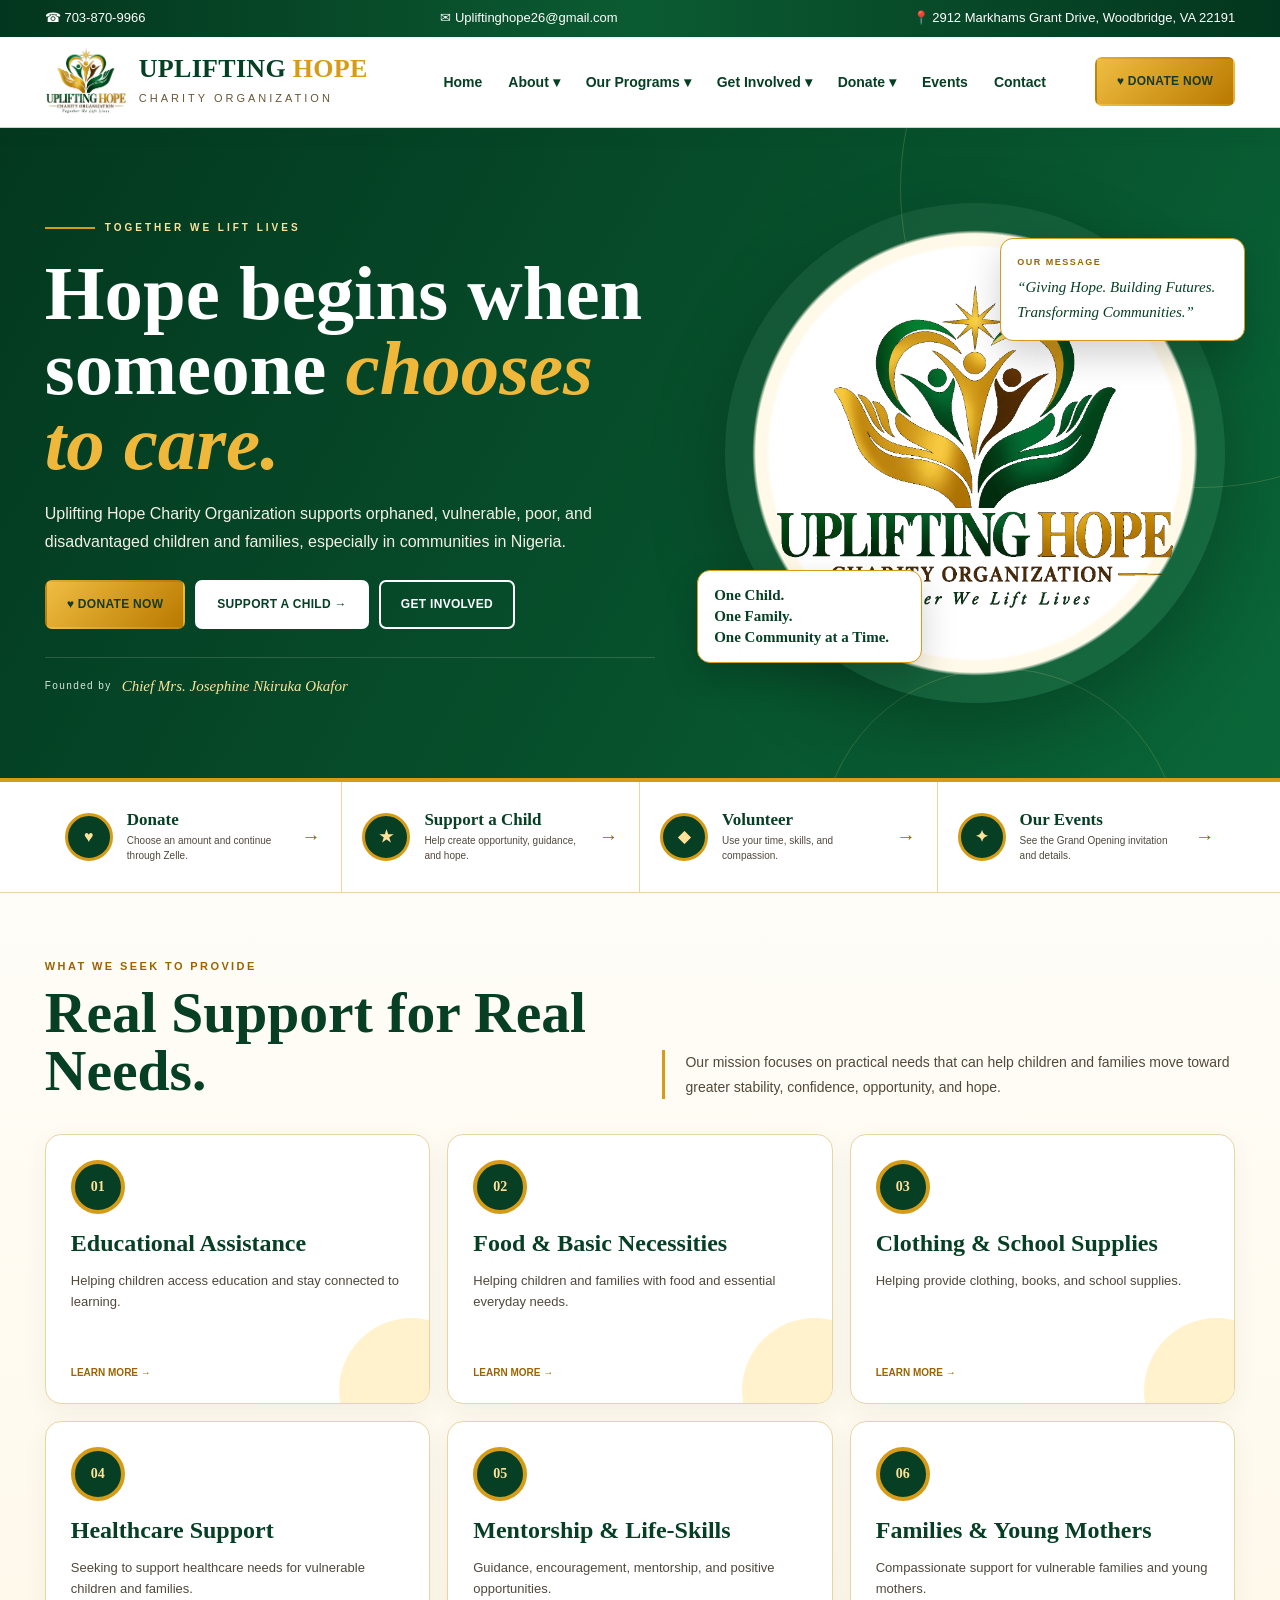
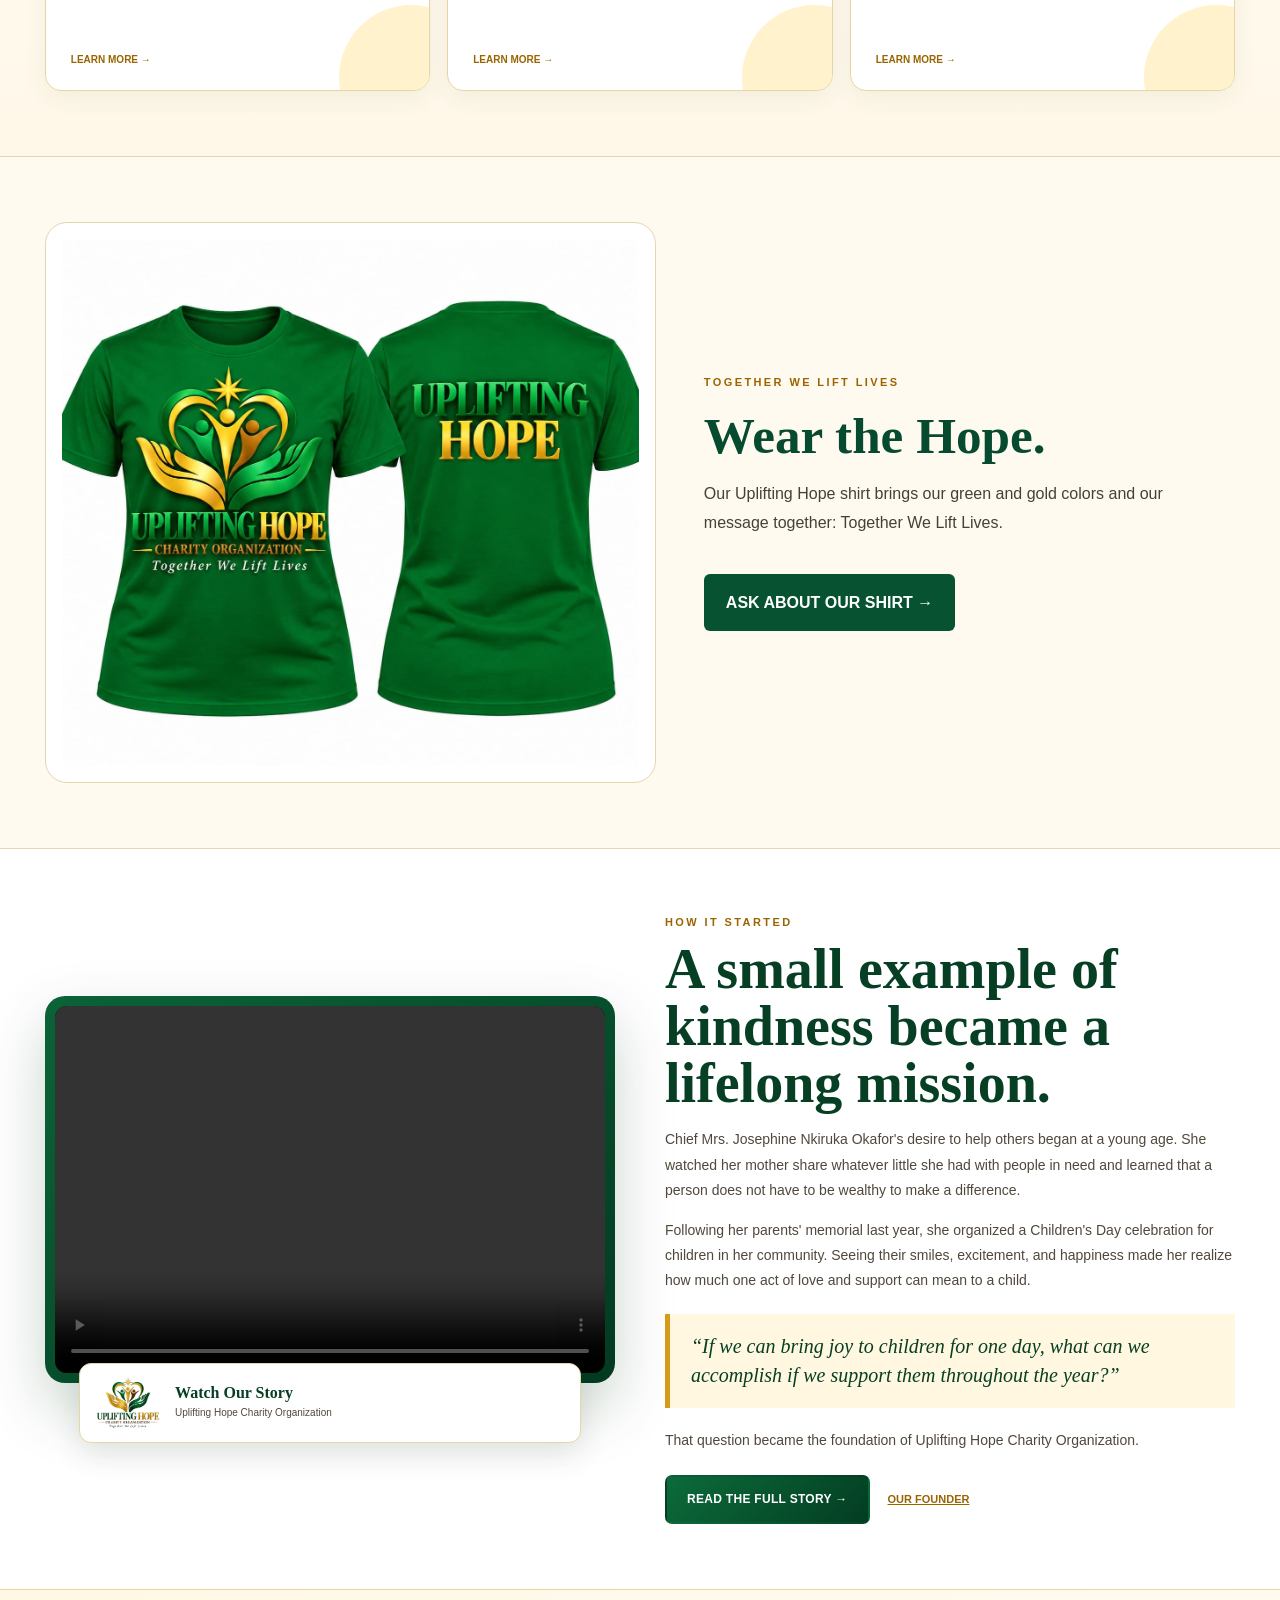
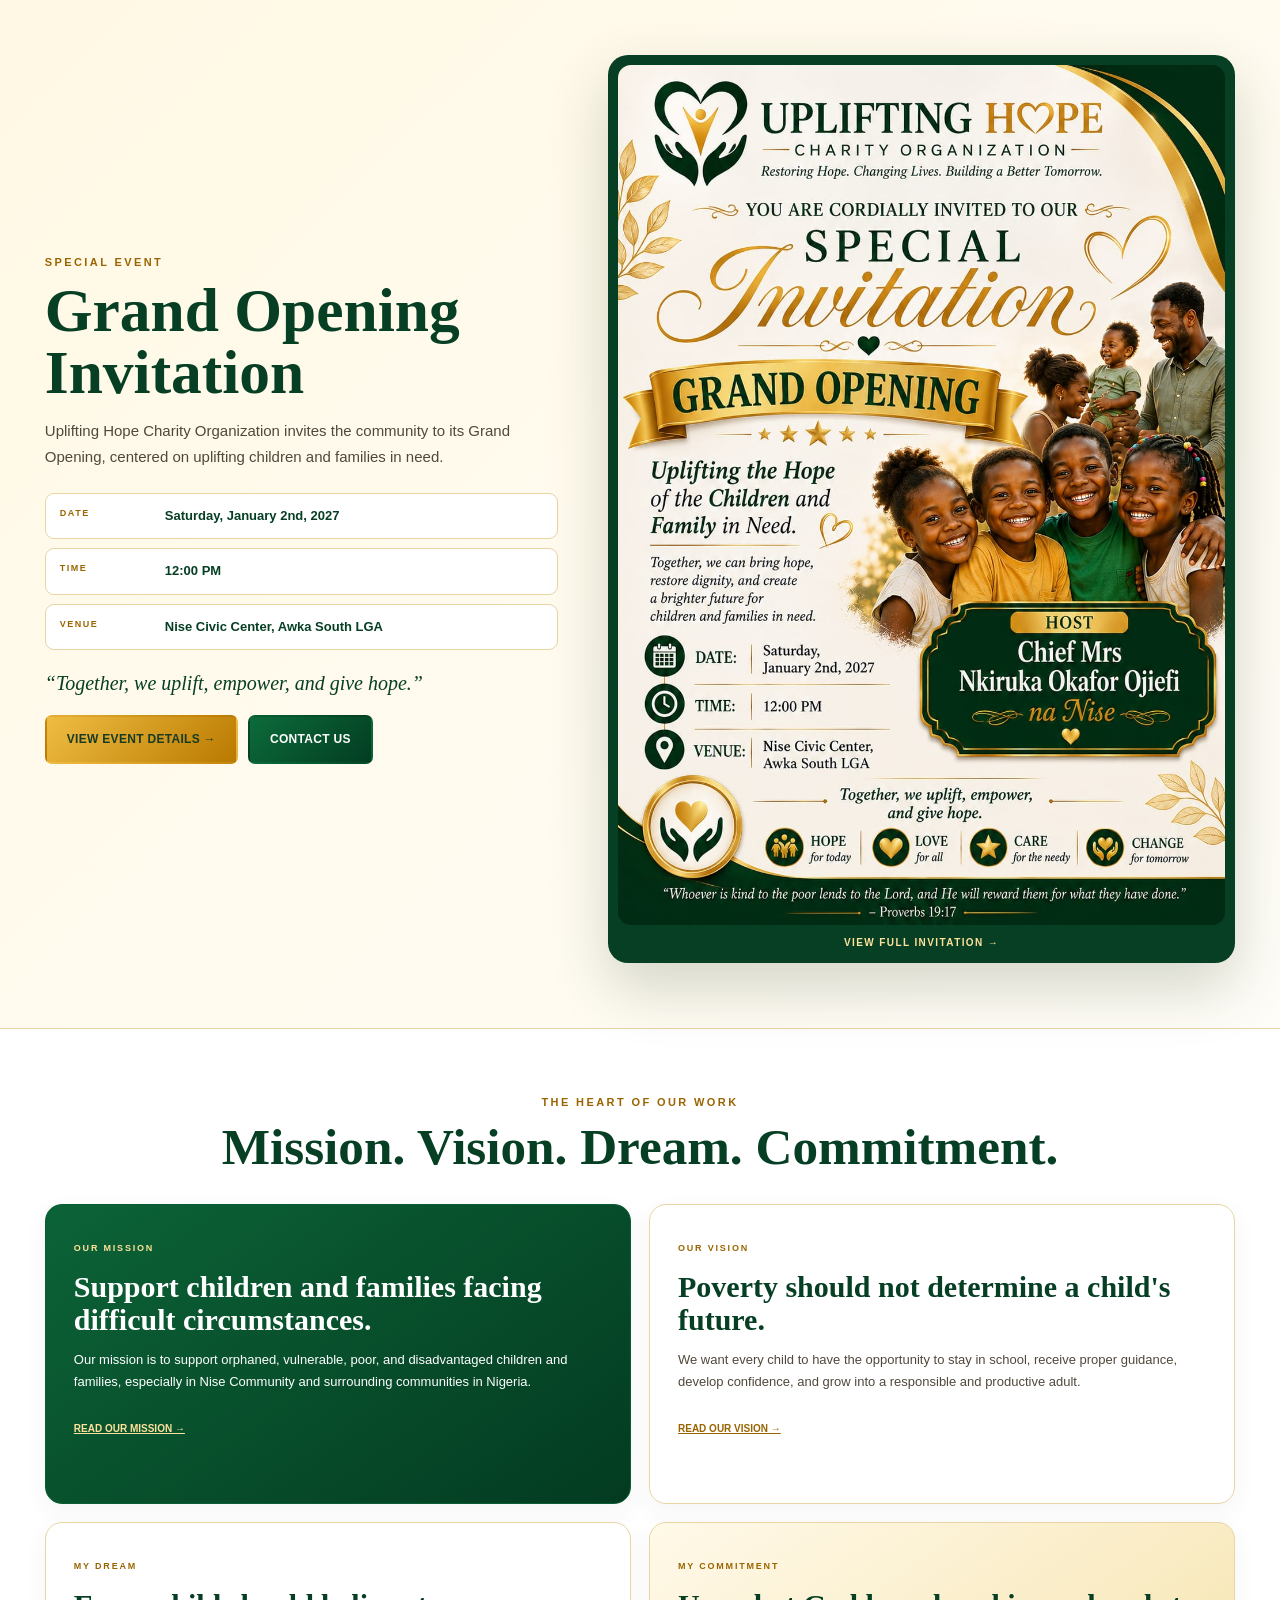
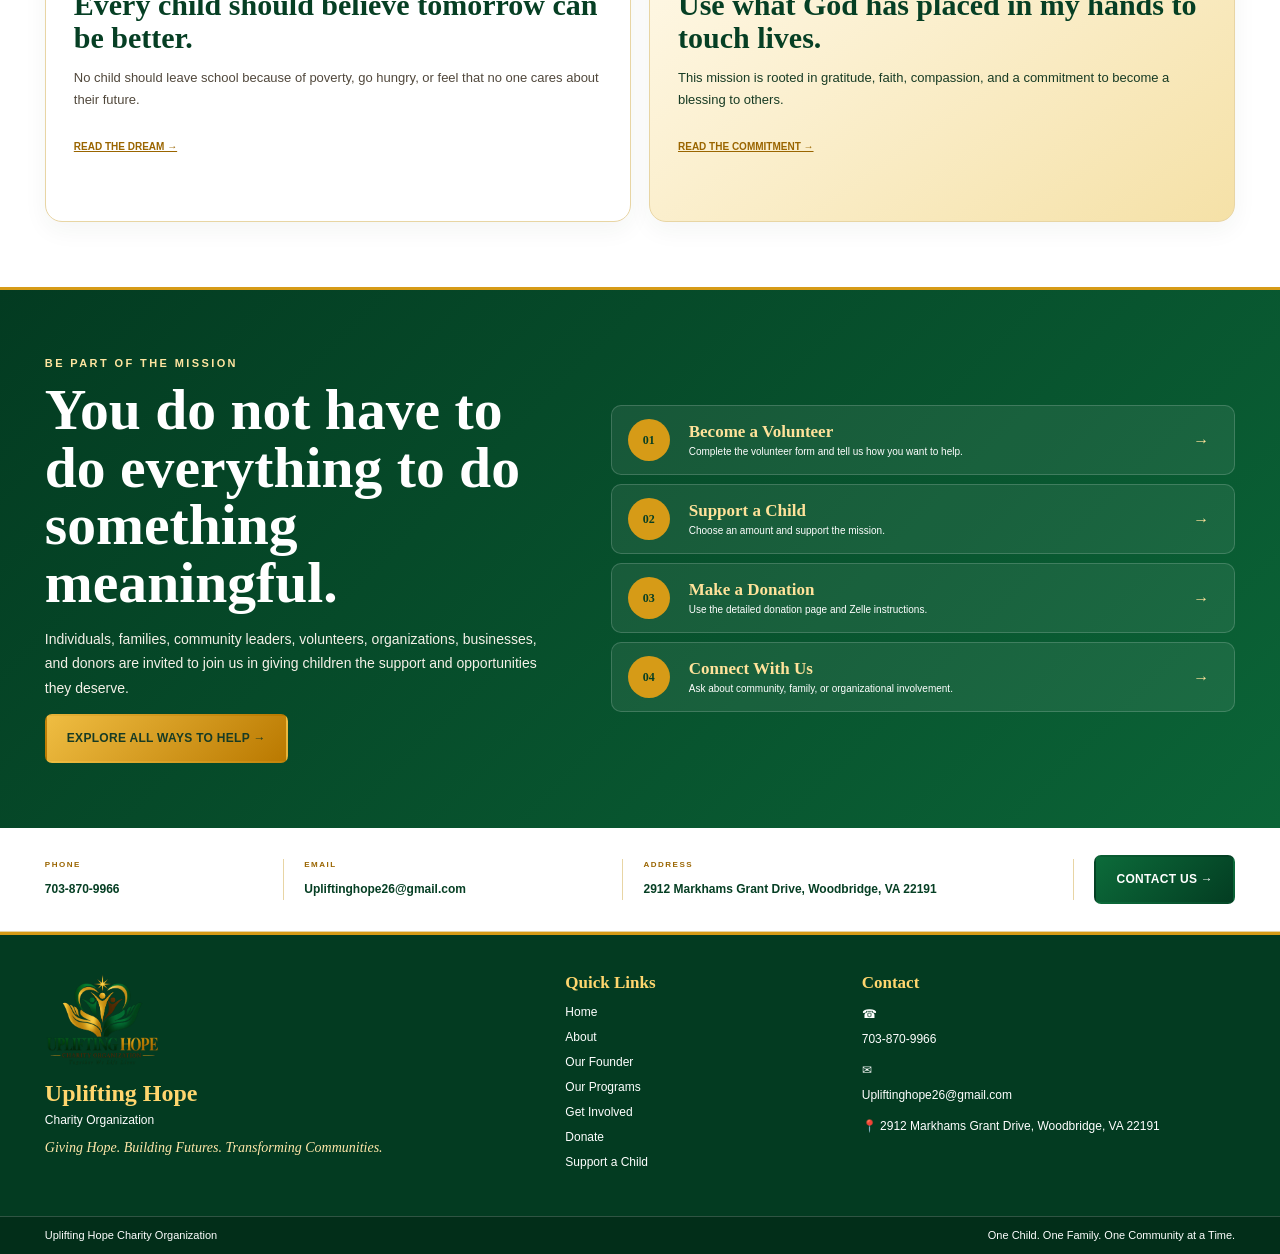
==== commit 40d1b8f5: "Add files via upload" ====
--- a/index.html
+++ b/index.html
@@ -95,7 +95,7 @@
     <div class="rh-copy">
       <span class="rh-eyebrow">TOGETHER WE LIFT LIVES</span>
       <h1>Hope begins when someone <em>chooses to care.</em></h1>
-      <p class="rh-lead">Uplifting Hope Charity Organization supports orphaned, vulnerable, poor, and disadvantaged children and families, especially in Nise Community and surrounding communities in Nigeria.</p>
+      <p class="rh-lead">Uplifting Hope Charity Organization supports orphaned, vulnerable, poor, and disadvantaged children and families, especially in communities in Nigeria.</p>
 
       <div class="rh-buttons">
         <a class="btn gold" href="donate.html">♥ DONATE NOW</a>
@@ -160,6 +160,18 @@
       <a href="programs.html#healthcare"><span>04</span><h3>Healthcare Support</h3><p>Seeking to support healthcare needs for vulnerable children and families.</p><b>LEARN MORE →</b></a>
       <a href="programs.html#mentorship"><span>05</span><h3>Mentorship & Life-Skills</h3><p>Guidance, encouragement, mentorship, and positive opportunities.</p><b>LEARN MORE →</b></a>
       <a href="programs.html#families"><span>06</span><h3>Families & Young Mothers</h3><p>Compassionate support for vulnerable families and young mothers.</p><b>LEARN MORE →</b></a>
+    </div>
+  </div>
+</section>
+
+<section class="section rh-shirt" aria-labelledby="shirt-heading">
+  <div class="wrap rh-shirt-grid">
+    <div class="rh-shirt-photo"><img src="assets/uplifting-hope-shirt.jpg" alt="Front and back of the green Uplifting Hope Charity Organization shirt with gold and green branding" loading="lazy" width="1312" height="1199"></div>
+    <div class="rh-shirt-copy">
+      <span class="eyebrow">TOGETHER WE LIFT LIVES</span>
+      <h2 id="shirt-heading">Wear the Hope.</h2>
+      <p>Our Uplifting Hope shirt brings our green and gold colors and our message together: Together We Lift Lives.</p>
+      <a class="rh-shirt-link" href="contact.html">ASK ABOUT OUR SHIRT →</a>
     </div>
   </div>
 </section>
--- a/styles.css
+++ b/styles.css
@@ -1237,3 +1237,14 @@
   .rh-heading>p{border-left:0;border-top:3px solid var(--gold);padding:14px 0 0}
   .rh-contact-grid>div{border-right:0;border-bottom:1px solid var(--line);padding-bottom:12px}
 }
+
+/* Uplifting Hope branded shirt */
+.rh-shirt{background:#fffaf0;border-top:1px solid #e6d6ad;border-bottom:1px solid #e6d6ad}
+.rh-shirt-grid{display:grid;grid-template-columns:1.15fr 1fr;gap:48px;align-items:center}
+.rh-shirt-photo{background:white;border:1px solid #e6d6ad;border-radius:22px;overflow:hidden;padding:16px}
+.rh-shirt-photo img{display:block;width:100%;height:auto}
+.rh-shirt-copy h2{font-family:Georgia,serif;font-size:clamp(32px,4vw,54px);line-height:1.1;color:#064b2f;margin:16px 0}
+.rh-shirt-copy p{line-height:1.8;color:#454137;max-width:480px}
+.rh-shirt-link{display:inline-block;margin-top:20px;padding:16px 22px;background:#075231;color:#fff;border-radius:6px;font-weight:700;text-decoration:none}
+.rh-shirt-link:hover{background:#043d25}
+@media(max-width:760px){.rh-shirt-grid{grid-template-columns:1fr;gap:24px}.rh-shirt-photo{padding:8px}}
